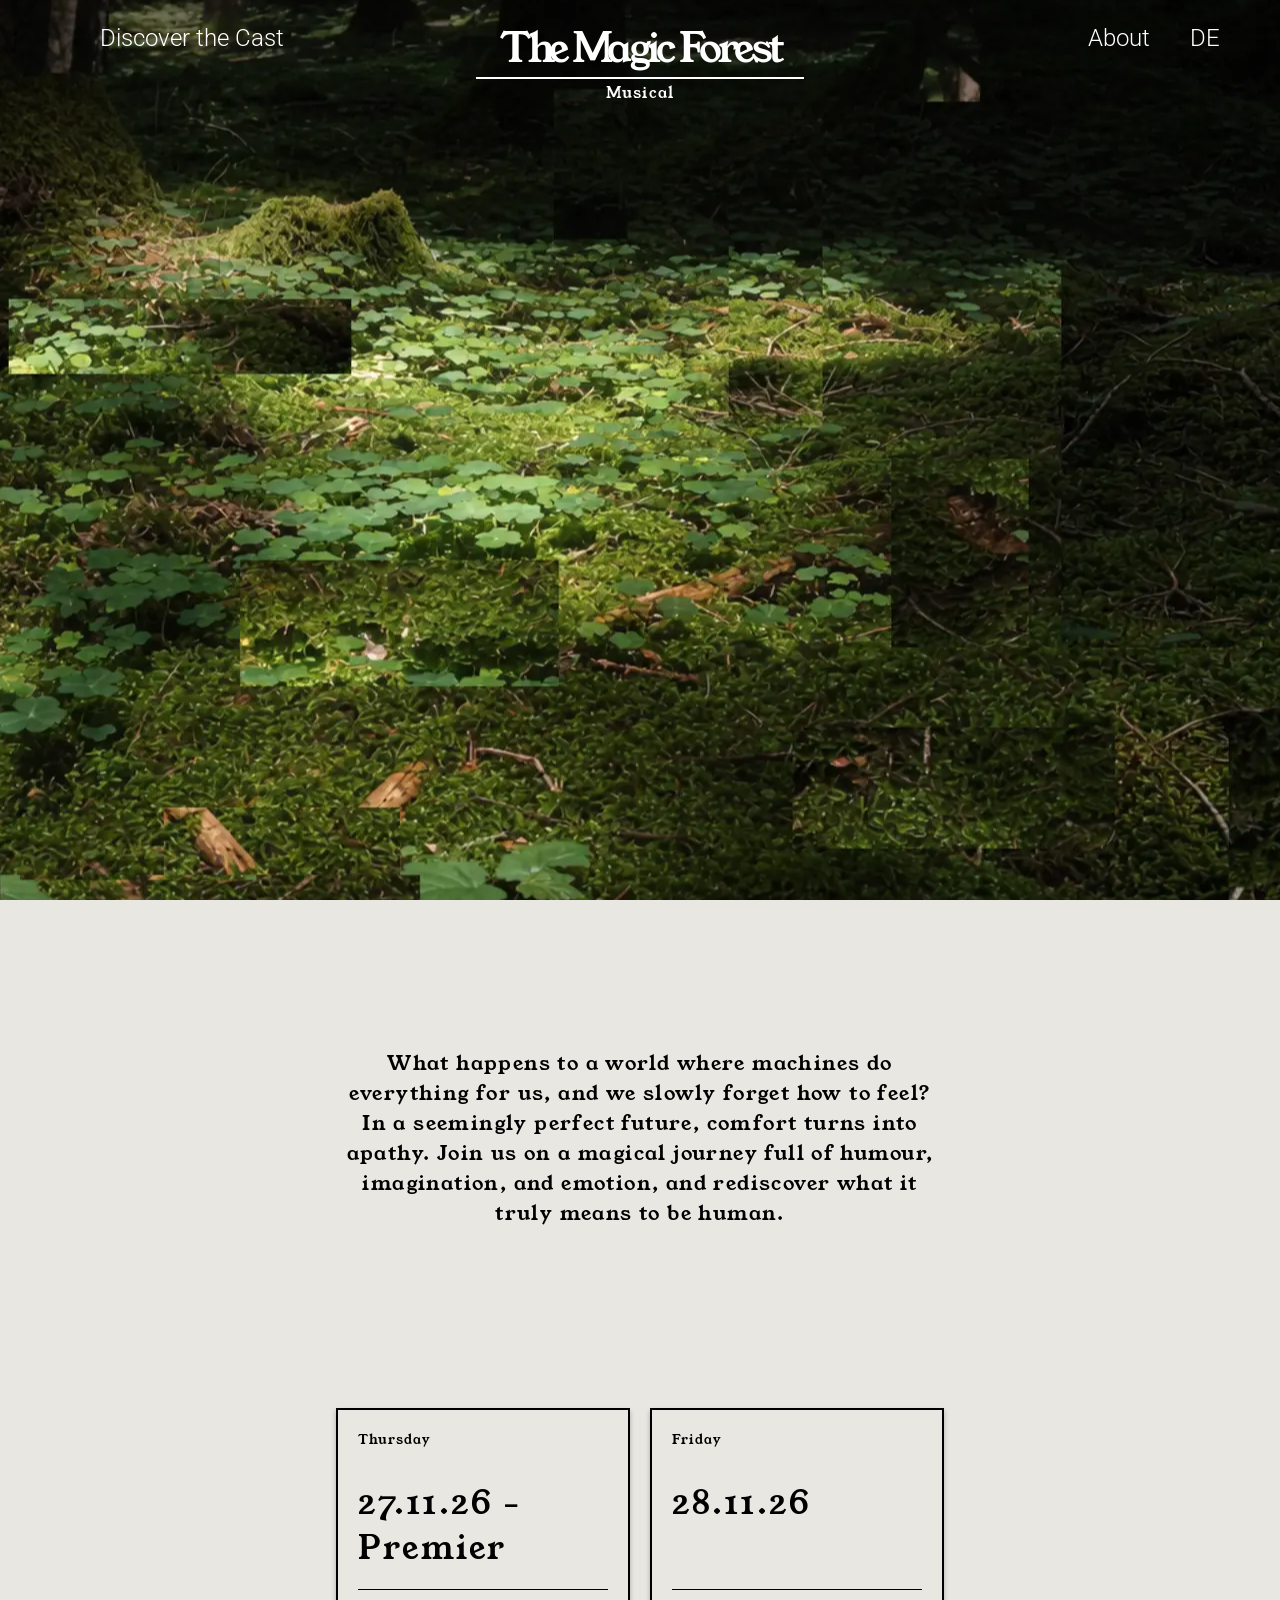
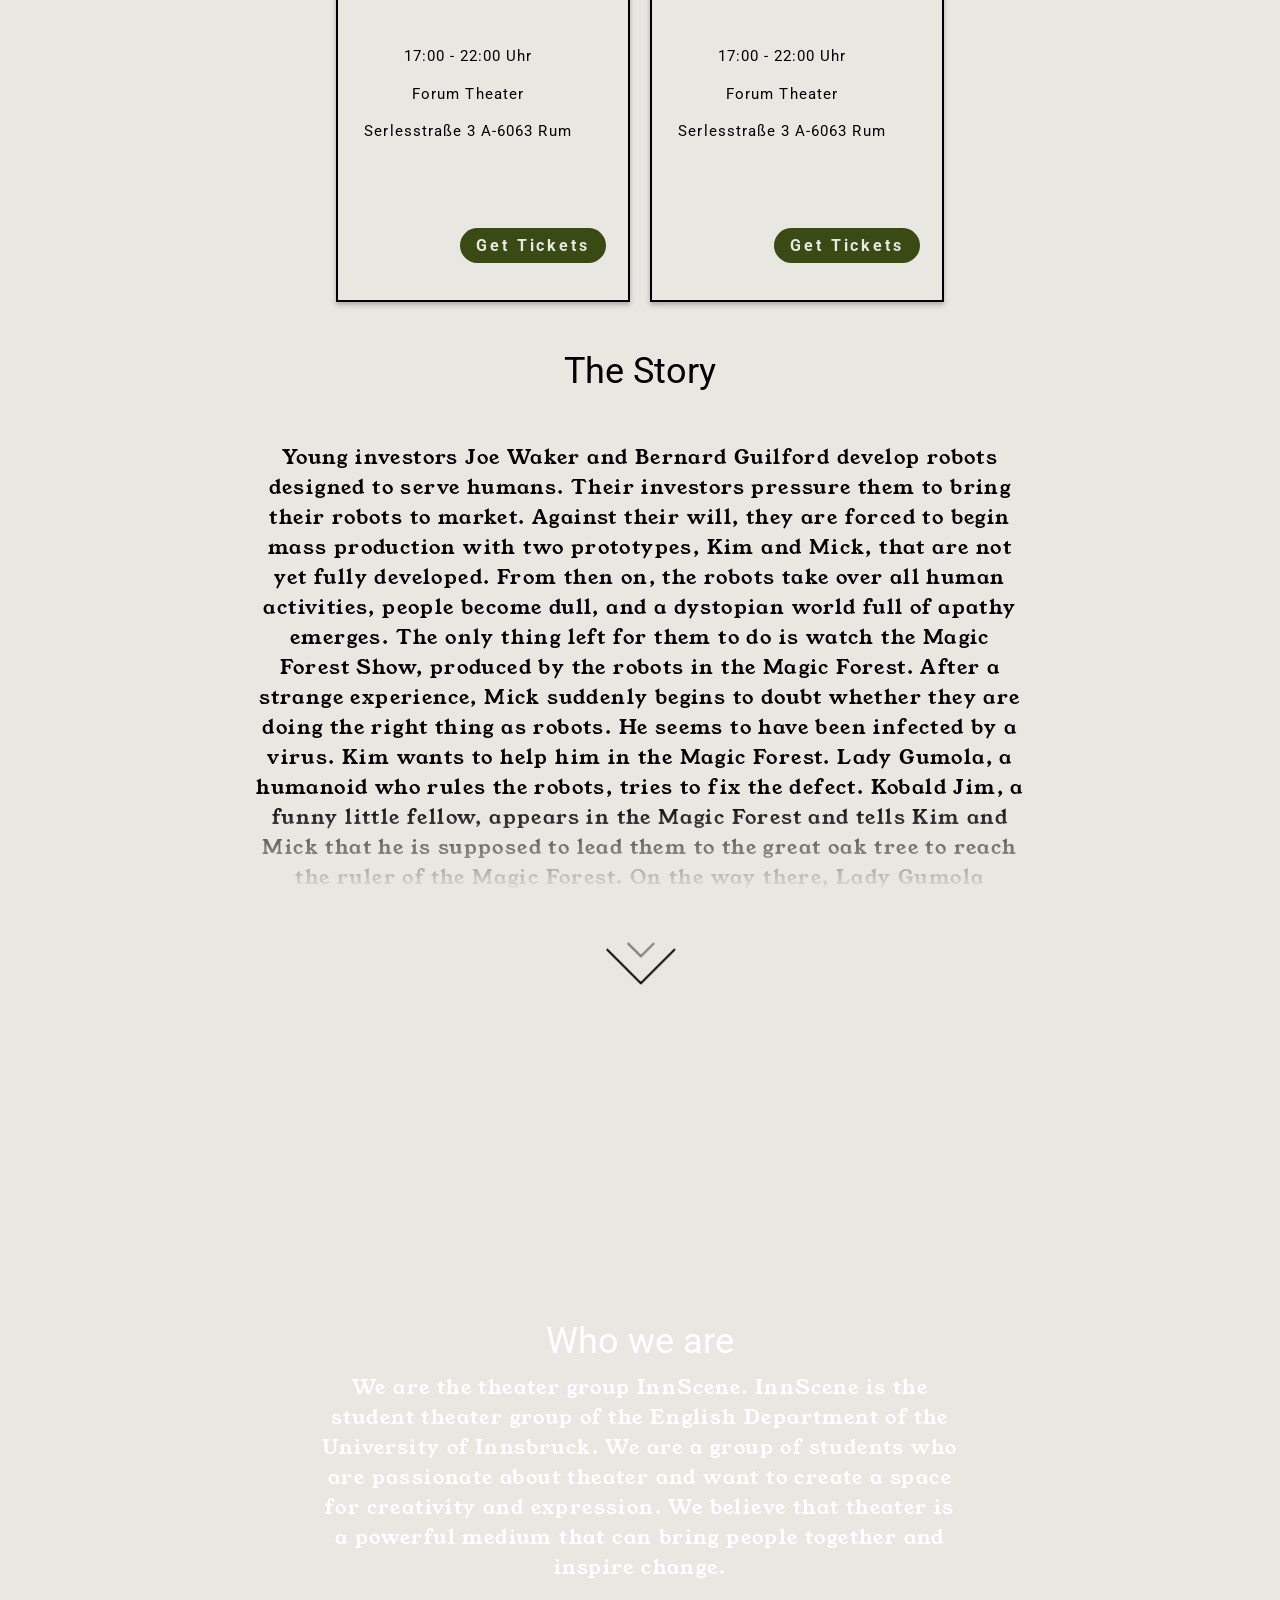
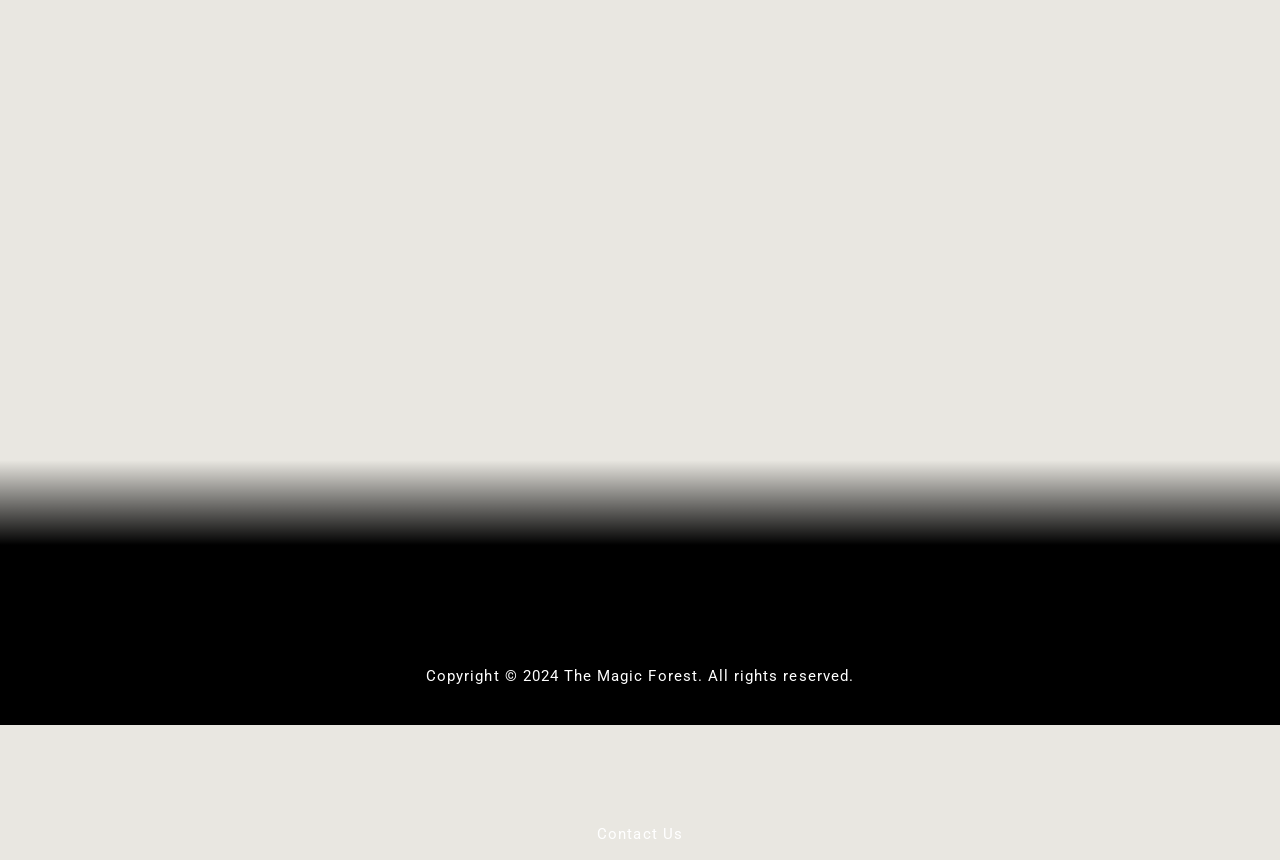
==== index.html @ 2a824b32 "added translated version." ====
<html lang='en,de'>

<head>
    <meta charset="UTF-8">
    <meta name="viewport" content='width=device-width, initial-scale=1.0'>
    <title>The Magic Forest</title>
    <link rel="stylesheet" href="index_styles.css">
</head>

<body>
    <header id="header">
        <nav>
            <div class=' nav-container'>
                <a href="cast.html">
                    <h3 class="nav-cast-desktop">Discover the Cast</h3>
                    <h3 class="nav-cast-mobile">Cast</h3>
                </a>
                <div class="right-nav">
                    <a class="about-link" href="#section4">
                        <h3>About</h3>
                    </a>
                    <a class="language-link" href="DE/index.html">
                        <h3>DE</h3>
                    </a>
                </div>
            </div>
        </nav>
        <div class='title' , id="title">
            <div class='underline' id='underline'>
                <a href="#header">
                    <div class='sup' , id="sup">
                        The Magic Forest
                    </div>
                    <div class='sub' , id='sub'>Musical</div>
                </a>
            </div>
        </div>
    </header>

    <div class='section2' id="section2">

        <p>What happens to a world where machines do everything for us, and we slowly forget how to feel?
            In a seemingly perfect future, comfort turns into apathy.
            Join us on a magical journey full of humour, imagination, and emotion, and rediscover what it truly means to
            be human.
        </p>
        <div class='viewing-container'>
            <div class='viewing'>
                <div class='day'>Thursday</div>
                <div class='date'>27.11.26 - Premier</div>
                <div class='info'>
                    <p>17:00 - 22:00 Uhr </p>
                    <p>Forum Theater</p>
                    <p>Serlesstraße 3 A-6063 Rum</p>
                </div>
                <a href=><button class='get-tickets'>Get Tickets</button></a>
            </div>
            <div class='viewing'>
                <div class='day'>Friday</div>
                <div class='date'>28.11.26</div>
                <div class='info'>
                    <p>17:00 - 22:00 Uhr </p>
                    <p>Forum Theater</p>
                    <p>Serlesstraße 3 A-6063 Rum</p>
                </div>
                <a href=><button class='get-tickets'>Get Tickets</button></a>
            </div>
        </div>

    </div>

    <div class='section3' id="section3">
        <h2>The Story</h2>
        <p class='story-text'>Young investors Joe Waker and Bernard Guilford develop robots designed to serve humans.
            Their investors pressure them to bring their robots to market. Against their will, they are forced to begin
            mass production with two prototypes, Kim and Mick, that are not yet fully developed. From then on, the
            robots take over all human activities, people become dull, and a dystopian world full of apathy emerges. The
            only thing left for them to do is watch the Magic Forest Show, produced by the robots in the Magic Forest.
            After a strange experience, Mick suddenly begins to doubt whether they are doing the right thing as robots.
            He seems to have been infected by a virus. Kim wants to help him in the Magic Forest. Lady Gumola, a
            humanoid who rules the robots, tries to fix the defect. Kobald Jim, a funny little fellow, appears in the
            Magic Forest and tells Kim and Mick that he is supposed to lead them to the great oak tree to reach the
            ruler of the Magic Forest. On the way there, Lady Gumola reappears; she wants to win Kim and Mick over to
            subjugate humans to robots. Through their encounters with Lady Gumola and their journey with Jim, Kim and
            Mick finally reach their destination, the great oak tree. There, with Jim’s help, the two realise their love
            for each other. This realisation of love triggers the collapse of the enchanted forest, the world of robots
            disappears, the great oak tree is destroyed, and with it the ruler of the Magic Forest. Kim and Mick
            suddenly see this ruler of the Magic Forest and recognise their creator, Joe Waker. Thus, they learn about
            the last emotion, grief.
            At the same time, a new world begins. In this world, Waker and Guilford’s vision is fulfilled. People regain
            their zest for life. They exist alongside robots. Waker and Guilford, together with Kim and Mick, fulfil
            their original dream. They not only create robots that serve humans but also give them what was missing at
            the beginning, a soul. The robots receive their missing component: the soul chip. Waker and Guilford can now
            enjoy their old age contentedly and celebrate the realisation of their utopia.
        </p>
        <input class='expand-btn' type="checkbox">
    </div>

    <div class="section4" id='section4'>
        <h2 class="section4-h2">Who we are</h2>
        <p class="section4-p">We are the theater group InnScene. InnScene is the student theater group of the English
            Department of the University of Innsbruck. We are a group of students who are passionate about theater and
            want to create a space for creativity and expression. We believe that theater is a powerful medium that can
            bring people together and inspire change.
        </p>
        <div class='gradient'></div>

    </div>
    <div class='footer'>
        <p>Copyright © 2024 The Magic Forest. All rights reserved.</p>
        <a href="mailto:innscene-anglistik@uibk.ac.at">
            <p>Contact Us</p>
        </a>
    </div>
    <script src='main.js'></script>
</body>



</html>
---- index_styles.css ----
@import url('https://fonts.googleapis.com/css2?family=Roboto:ital,wght@0,100..900;1,100..900&family=Young+Serif&display=swap');

:root {
    --primary-color: #E9E7E1;
    --text-color: black;
    --text-alt-color: white;
    --alt-color: #3A4A15;
    padding: 0;
    margin: 0;
    font-size: 20;

}


a {
    text-decoration: none;
    color: inherit;
    z-index: 1000;
}

h2 {
    font-family: 'Roboto';
    font-size: 1.8em;
    letter-spacing: -7%;
    text-align: center;
    font-weight: 400;
}


h3 {
    font-family: 'Roboto';
    font-size: 1.2em;
    text-align: center;
    font-weight: 300;

}

p {
    font-family: 'Young Serif';
    font-size: 1em;
    font-weight: 300;
    line-height: 1.5em;
    letter-spacing: 0.07em;
}



body {
    background-image: url('images/background-gradient.webp');
    margin: 0;

    background-attachment: fixed;
    background-position: center;
}

header {
    display: flex;
    justify-content: top;
    flex-direction: column;
    height: 100vh;
    width: 100%;
    margin: 0;
    scroll-snap-align: start;

}

nav {
    width: 100%;
    padding: 0
}

html {
    scroll-snap-type: y proximity;
    background-color: var(--primary-color);
}


.nav-container {
    display: flex;
    flex-direction: row;
    justify-content: space-between;
    margin-left: 5em;
    margin-right: 5em;
    color: var(--text-alt-color);
    margin-top: 0em;
}

.right-nav {
    display: flex;
    flex-direction: row;


    margin-left: auto;

}

.language-link {
    margin-left: 1em;
    padding-left: 1em;

}

.language-link:hover {
    text-decoration: underline;
}

.nav-cast-mobile {
    display: none;
}

.nav-cast-desktop {
    display: block;
}

.title {
    z-index: 100;
    display: flex;
    flex-direction: column;
    justify-content: bottom;
    align-items: center;
    animation-name: move;
    animation-duration: 2s;
    animation-delay: 1s;
    animation-fill-mode: forwards;
    margin-top: 40vh;
    width: 100%;
    align-self: center;
    position: absolute;







}

.underline {
    display: flex;
    flex-direction: column;
    justify-content: center;
    align-self: bottom;
    align-items: center;



}

.sup {
    font-family: 'Young serif';
    font-size: 96px;
    letter-spacing: -0.1em;
    font-weight: 300;
    color: var(--text-alt-color);
    border-bottom: var(--text-alt-color) 2px solid;
    padding-left: 0.6em;
    padding-right: 0.6em;
    padding-bottom: -10px;
    animation-name: size-sup;
    animation-delay: 1s;
    animation-duration: 2s;
    animation-fill-mode: forwards;
    text-align: center;
}


.sub {
    margin-top: 0.2em;
    font-family: 'Young serif';
    font-size: 36px;
    color: white;
    letter-spacing: 0.07em;
    animation-name: size-sub;
    animation-duration: 2s;
    animation-delay: 1s;
    animation-fill-mode: forwards;
    text-align: center;
}


@keyframes move {



    to {
        margin-top: 0;
        padding-top: 1em;

    }
}

@keyframes size-sup {
    to {
        font-size: 40px;
    }
}

@keyframes size-sub {
    to {
        font-size: 15px;
        letter-spacing: 0.08em;
    }

}




.sup.scrolled {
    color: var(--text-color);
    border-bottom: var(--text-color) 1.5px solid;
    font-size: 40px;
}

.sub.scrolled {
    color: var(--text-color);
    font-size: 15px;
    letter-spacing: 0.08em;

}

.title.scrolled {
    width: 100%;
    padding-bottom: 1em;
    background-image: none;
    margin-top: 0em;
    position: fixed;
    background-color: var(--primary-color);
    padding-top: 1em;
    height: 63px;

}



.underline.scrolled {
    border-bottom: var(--text-color) 2px solid;
    box-shadow: 0px 10px 5px -6px rgba(0, 0, 0, 0.452);
    width: 90%;

}




.section2 {
    background-color: var(--primary-color);
    height: auto;
    min-height: 100vh;
    width: 100%;
    display: flex;
    flex-wrap: wrap;
    flex-direction: row;
    justify-content: space-around;
    align-items: center;
    scroll-snap-align: start;





}


.section2 p {
    width: 30em;
    padding-left: 2em;

}

.viewing-container {
    display: flex;
    flex-direction: row;
    align-items: space-between;
    text-align: center;
    flex-wrap: wrap;
    justify-content: center;
    margin-top: 15vh;
    padding-right: 2em;
}

.viewing {
    border: var(--text-color) 2px solid;
    padding: 1em;
    width: 250px;
    height: 450px;
    margin: 0.5em;
    box-shadow: 0px 3px 5px 0px rgba(0, 0, 0, 0.252);


}

.day {
    font-family: 'Young serif';
    font-size: 13px;
    letter-spacing: 0.08em;
    text-align: left;
}

.date {
    font-family: 'Young serif';
    font-size: 32px;
    letter-spacing: 0.08em;
    margin-top: 1em;
    text-align: left;
    position: absolute;
    width: 200px;



}

.info {


    margin-left: auto;
    margin-right: auto;
    border-top: var(--text-color) 1.5px solid;
    padding-top: 2em;
    margin-top: 7em;
}




.info p {
    font-family: 'roboto';
    font-size: 15px;
    font-weight: 400;
    text-align: center;
    width: auto;
    padding: 0;

}

.get-tickets {
    font-family: 'roboto';
    letter-spacing: 0.18em;
    font-weight: 700;
    background-color: var(--alt-color);
    border-radius: 20em;
    padding: 0.5em 1em;
    border: none;
    color: var(--primary-color);
    margin-top: 70px;
    margin-left: 100px;
    font-size: 0.8em;
}

.get-tickets:hover {
    background-color: rgb(218, 218, 199);
    border: var(--alt-color) 1.5px solid;
    color: var(--text-color);
}



.section3 {
    background-color: var(--primary-color);
    height: 100vh;
    width: 100%;
    display: flex;
    flex-direction: column;
    align-items: center;
    margin-bottom: 0;
    scroll-snap-align: start;
    scroll-margin-top: 100px;
}

.story-text {
    padding-left: 20%;
    padding-right: 20%;
    text-align: center;
    --max-lines: 15;
    --line-hight: 30px;
    height: calc(var(--max-lines) * var(--line-hight));
    overflow: hidden;
    position: relative;




}

.story-text:has(+.expand-btn:not(:checked))::before {
    content: '';
    position: absolute;
    left: 0;
    right: 0;
    width: 100%;
    height: calc(var(--line-hight) * 3);
    bottom: 0;
    pointer-events: none;
    background: linear-gradient(to bottom, transparent, var(--primary-color));

}

.expand-btn {
    appearance: none;
    width: 70px;
    height: 70px;
    background-image: url('images/Button-expand.png');
    background-size: contain;





}

.expand-btn:hover {
    transform: scale(1.1);
}

.expand-btn:checked {
    transform: rotate(180deg);
}


.story-text:has(+ .expand-btn:checked) {
    height: auto;
}

.section3:has(.expand-btn:checked) {
    height: auto;
    padding-bottom: 2em;
}


.section4 {
    background-image: url('images/Group_shot.webp');
    background-size: cover;
    background-position: center top;

    width: 100%;
    height: 95%;
    margin-top: -1.5em;
    display: flex;
    flex-direction: column;
    justify-content: flex-start;
    align-items: center;
    padding-top: 5em;
    scroll-snap-align: start;
}

.section4-h2 {
    color: var(--text-alt-color);
    position: center;
    animation-name: fade_out;
    animation-timeline: view();
    animation-range: 85% 90%;
    animation-fill-mode: forwards;

}

@keyframes fade_out {
    to {
        opacity: 0;
    }
}

.section4-p {
    color: var(--text-alt-color);
    width: 50%;
    text-align: center;
    margin-top: -1em;
    animation-name: fade_out;
    animation-timeline: view();
    animation-range: 75% 85%;
    animation-fill-mode: forwards;
}

.gradient {
    margin-top: auto;
    left: 0;
    width: 100%;
    height: 10%;
    background-image: linear-gradient(to bottom, transparent, var(--text-color));
    pointer-events: none;

}


.footer {
    background-color: var(--text-color);
    height: 20vh;
    width: 100%;
    display: flex;
    flex-direction: column;
    justify-content: top;
    scroll-snap-align: end;

}

.footer p {
    color: var(--text-alt-color);
    font-family: 'roboto';
    font-size: 15px;
    font-weight: 400;
    text-align: center;
    margin-top: 8em;
}

@media (max-width: 1325px) {

    .nav-container {

        margin-right: 3em;
    }

    .section2 {
        padding-top: 6em;
    }

    .viewing-container {
        margin-left: 2em;
    }

    .section2 p {
        margin-right: 2em;
        text-align: center;
    }
}

@media (max-width: 970px) {
    .nav-cast-desktop {
        display: none;
    }

    .nav-cast-mobile {
        display: block;
    }


}

@media (max-width: 768px) {
    :root {
        font-size: 16px;
    }

    body {
        background-image: none;
        background-color: var(--primary-color);

    }


    header {
        background-image: url('images/background-gradient_low_quality.webp');
        background-size: cover;
        background-position: top center;
        height: 50%;
    }

    .about-link {
        display: none;
    }

    .title {
        font-size: 1.2em;
        margin-top: 0vh;
        position: fixed;
        padding: 0.5em;
        animation-name: none !important;
        animation-duration: 0s !important;
        animation-delay: 0s !important;
        animation-fill-mode: none !important;
    }

    .sup {
        font-size: 1.2em;
        animation-name: none !important;
        animation-duration: 0s !important;
        animation-delay: 0s !important;
        animation-fill-mode: none !important;
    }

    .sub {
        font-size: 0.7em;
        margin-top: 0em;
        letter-spacing: 0.1em;
        animation-name: none !important;
        animation-duration: 0s !important;
        animation-delay: 0s !important;
        animation-fill-mode: none !important;
    }

    .title.scrolled {
        font-size: 1.2em;
        height: 45px;
        padding-top: 0.5em;
        padding-bottom: 0.5em;
        height: 60px;
    }

    .sup.scrolled {
        font-size: 1.2em;
        border-bottom-width: 1px;
        padding-left: 0.1em;
        padding-right: 0.1em;
    }

    .sub.scrolled {
        font-size: 0.7em;
        margin-top: 0em;
        letter-spacing: 0.1em;

    }

    .nav-container {

        margin-left: 3em;
        margin-right: 3em;
        padding: 0.5em 0;
    }

    nav {
        font-size: 0.9em;
        padding: 0.2em 0;
    }



    a {
        font-size: 0.95em;
        padding: 0.3em 0.5em;
    }

    .section2 {
        height: auto;
        padding-top: 0;
    }



    .viewing-container {
        width: 100%;
        padding: 0;
        margin-left: 0;
        margin-top: -5em;
    }

    .viewing {

        width: 160px;
        height: 320px;
        padding: 0.5em;
        margin-top: 0.5em;
        margin-left: 0.5em;
        margin-right: 0.5em;
    }

    .day {
        font-size: 11px;
    }

    .date {
        font-size: 1em;
        width: auto;
        position: absolute;
        margin-top: 2em;

    }

    .info {
        padding-top: 1em;
        margin-top: 5em;
    }

    .info p {
        font-size: 12px;
        margin-left: auto;
        margin-right: auto;

    }

    .get-tickets {
        font-size: 0.9em;
        padding: 0.5em 1em;
        margin-top: 50px;
        margin-left: 20px;

    }

    .section3 {
        padding-top: 2em;
        scroll-margin-top: 75px;
        padding-bottom: 5em;
        height: auto;
    }

    .story-text {
        padding-left: 5%;
        padding-right: 5%;
    }

    .expand-btn {
        width: 50px;
        height: 50px;

    }

    .story-text:has(+.expand-btn:not(:checked))::before {
        width: 100%;

        margin: 0;
        position: absolute;
        left: 0;
    }

    .section4 {
        background-image: url('images/Group_Shot_low_quality.webp');
        background-size: fill;
        height: 90%;
    }

    .section4-p {
        width: 90%;
        font-size: 0.9em;
        animation-name: none !important;
        animation-duration: 0s !important;
        animation-delay: 0s !important;
        animation-fill-mode: none !important;

    }

    .section4-h2 {
        animation-name: none !important;
        animation-duration: 0s !important;
        animation-delay: 0s !important;
        animation-fill-mode: none !important;
    }

}

@media (max-width: 391px) {
    .viewing {

        width: 140px;
        height: 280px;

    }

    .day {
        font-size: 10px;
    }

    .date {
        font-size: 1em;
        width: 100px;
        margin-top: 1em;


    }



    .info p {
        font-size: 11px;


    }

    .get-tickets {
        font-size: 0.7em;
        margin-top: 30px;
        margin-left: 30px;

    }

    .footer p {

        font-size: 9px;
    }
}
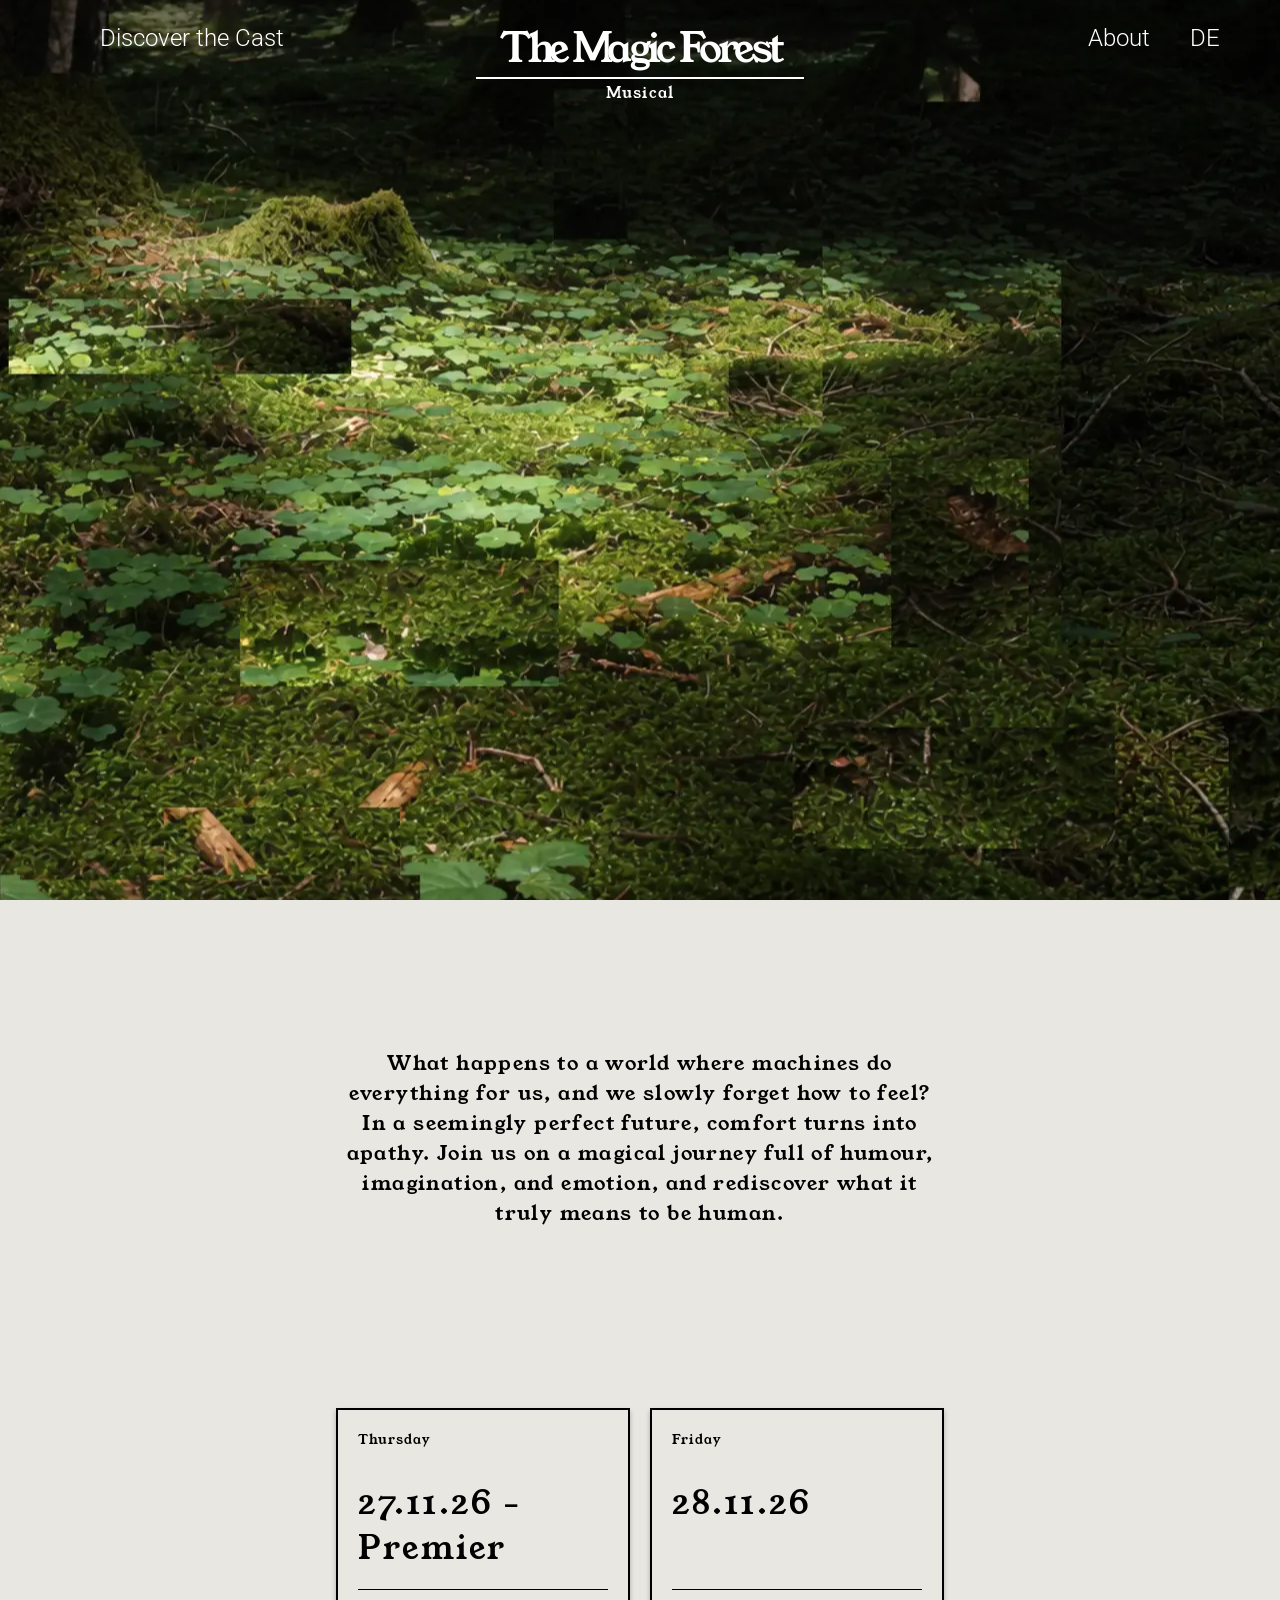
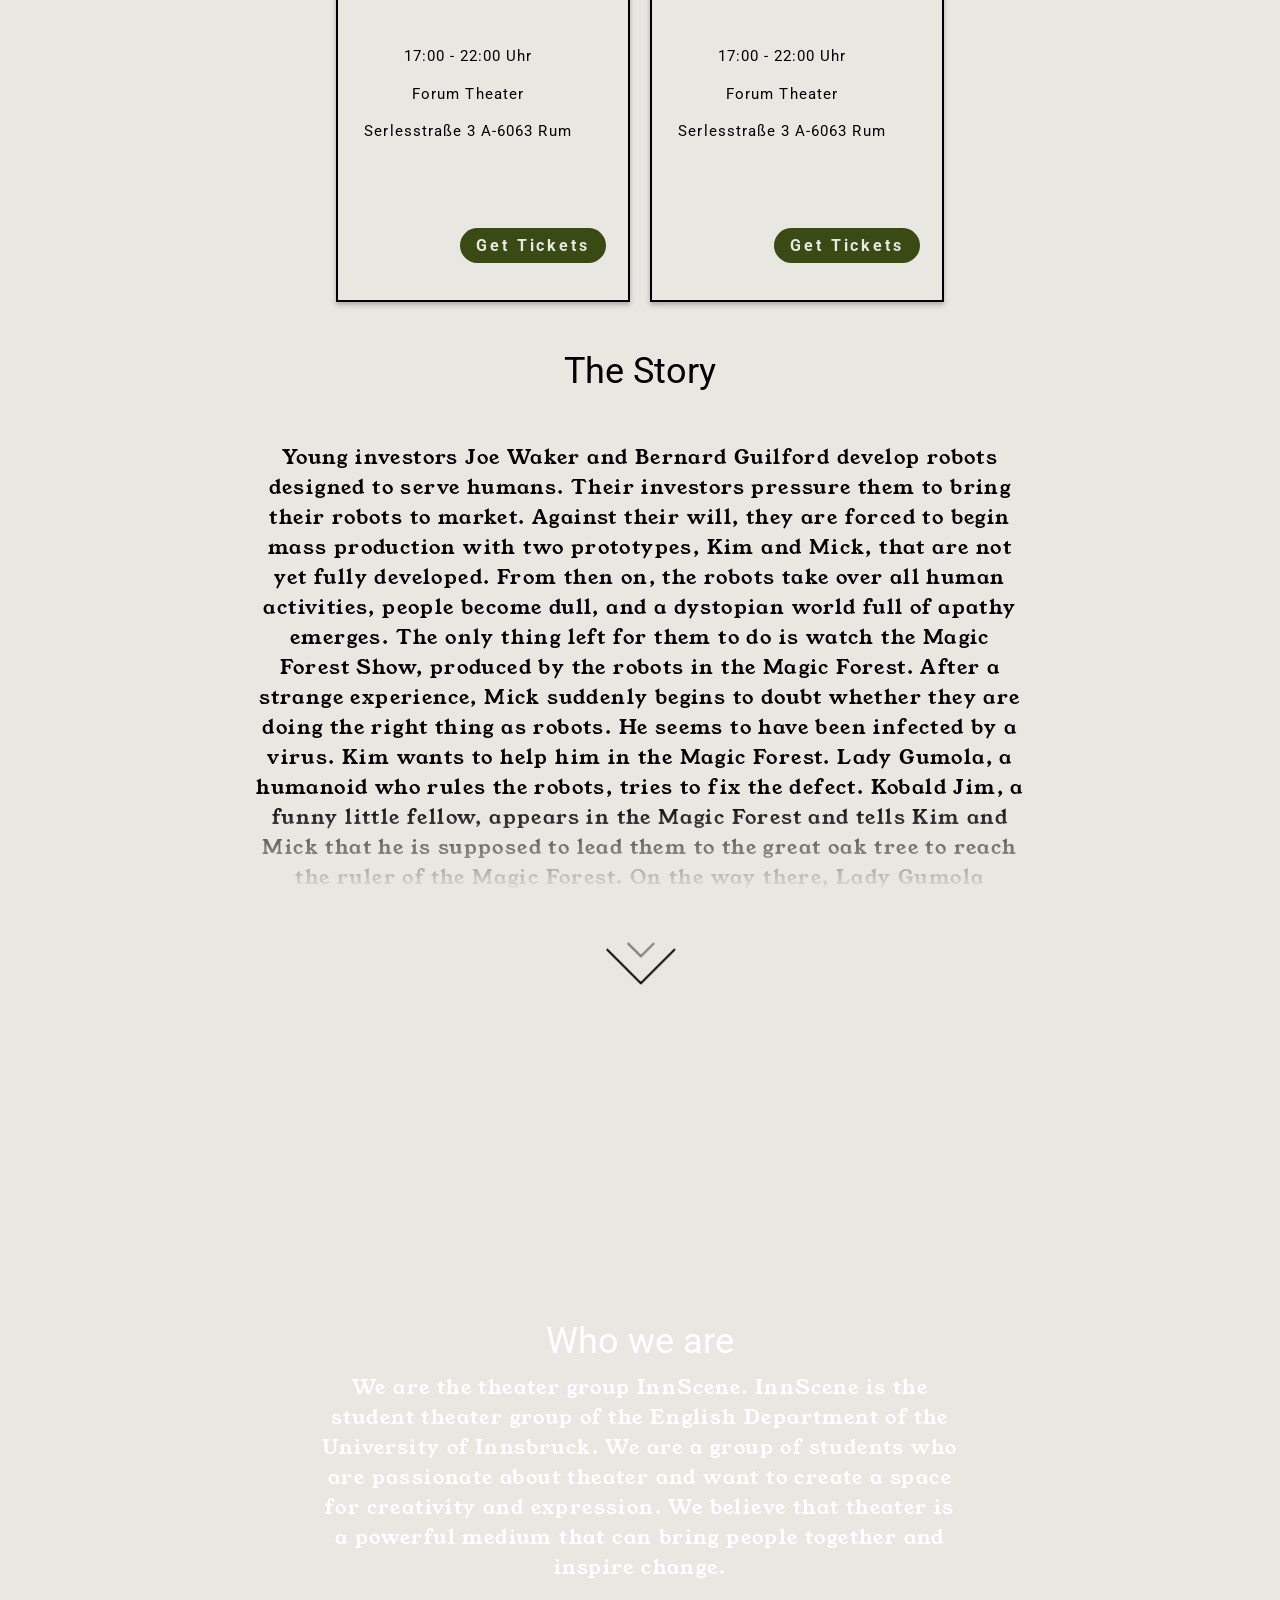
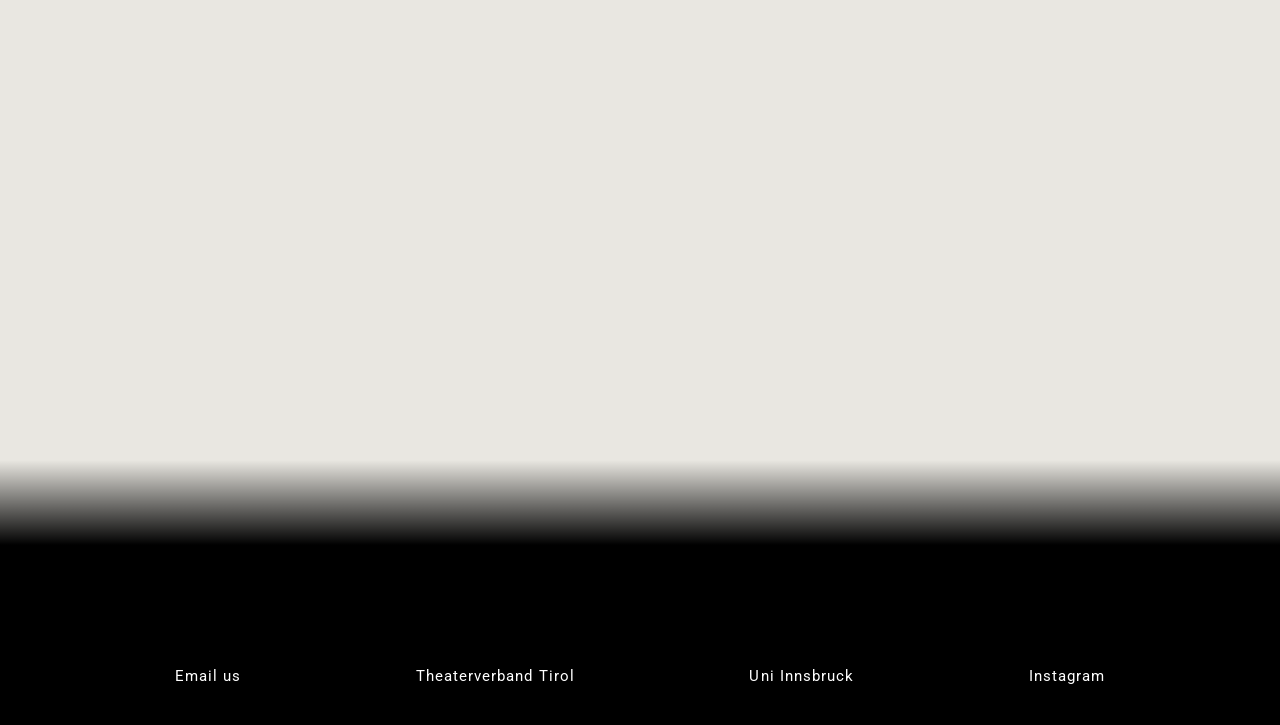
==== commit e8e57456: "finished 1." ====
--- a/index.html
+++ b/index.html
@@ -53,7 +53,8 @@
                     <p>Forum Theater</p>
                     <p>Serlesstraße 3 A-6063 Rum</p>
                 </div>
-                <a href=><button class='get-tickets'>Get Tickets</button></a>
+                <a href="https://www.eventim-light.com/at/a/69b90f3b25e3f94ed7a30912/e/69b91fe34b604831cb5d29b1"><button
+                        class='get-tickets'>Get Tickets</button></a>
             </div>
             <div class='viewing'>
                 <div class='day'>Friday</div>
@@ -63,7 +64,8 @@
                     <p>Forum Theater</p>
                     <p>Serlesstraße 3 A-6063 Rum</p>
                 </div>
-                <a href=><button class='get-tickets'>Get Tickets</button></a>
+                <a href="https://www.eventim-light.com/at/a/69b90f3b25e3f94ed7a30912/e/69b9216a25e3f94ed7a311df"><button
+                        class='get-tickets'>Get Tickets</button></a>
             </div>
         </div>
 
@@ -107,10 +109,20 @@
 
     </div>
     <div class='footer'>
-        <p>Copyright © 2024 The Magic Forest. All rights reserved.</p>
         <a href="mailto:innscene-anglistik@uibk.ac.at">
-            <p>Contact Us</p>
+            <p>Email us</p>
         </a>
+        <a href="https://www.theaterverbandtirol.at/buehnen/buehne/theatre-group-innscene">
+            <p>Theaterverband Tirol</p>
+        </a>
+        <a href="https://www.uibk.ac.at/en/anglistik/studies/initiatives-resources/english-drama-group/">
+            <p>Uni Innsbruck</p>
+        </a>
+        <a href="https://www.instagram.com/innscene_uibk?igsh=eWNnMnFjaW56dGh6&utm_source=qr">
+            <p>Instagram</p>
+        </a>
+
+
     </div>
     <script src='main.js'></script>
 </body>
--- a/index_styles.css
+++ b/index_styles.css
@@ -486,11 +486,14 @@
     height: 20vh;
     width: 100%;
     display: flex;
-    flex-direction: column;
-    justify-content: top;
+    flex-direction: row;
+    justify-content: space-evenly;
+    align-items: top;
     scroll-snap-align: end;
 
-}
+
+}
+
 
 .footer p {
     color: var(--text-alt-color);
@@ -732,6 +735,11 @@
         animation-fill-mode: none !important;
     }
 
+    .footer p {
+        font-size: 10px;
+    }
+
+
 }
 
 @media (max-width: 391px) {
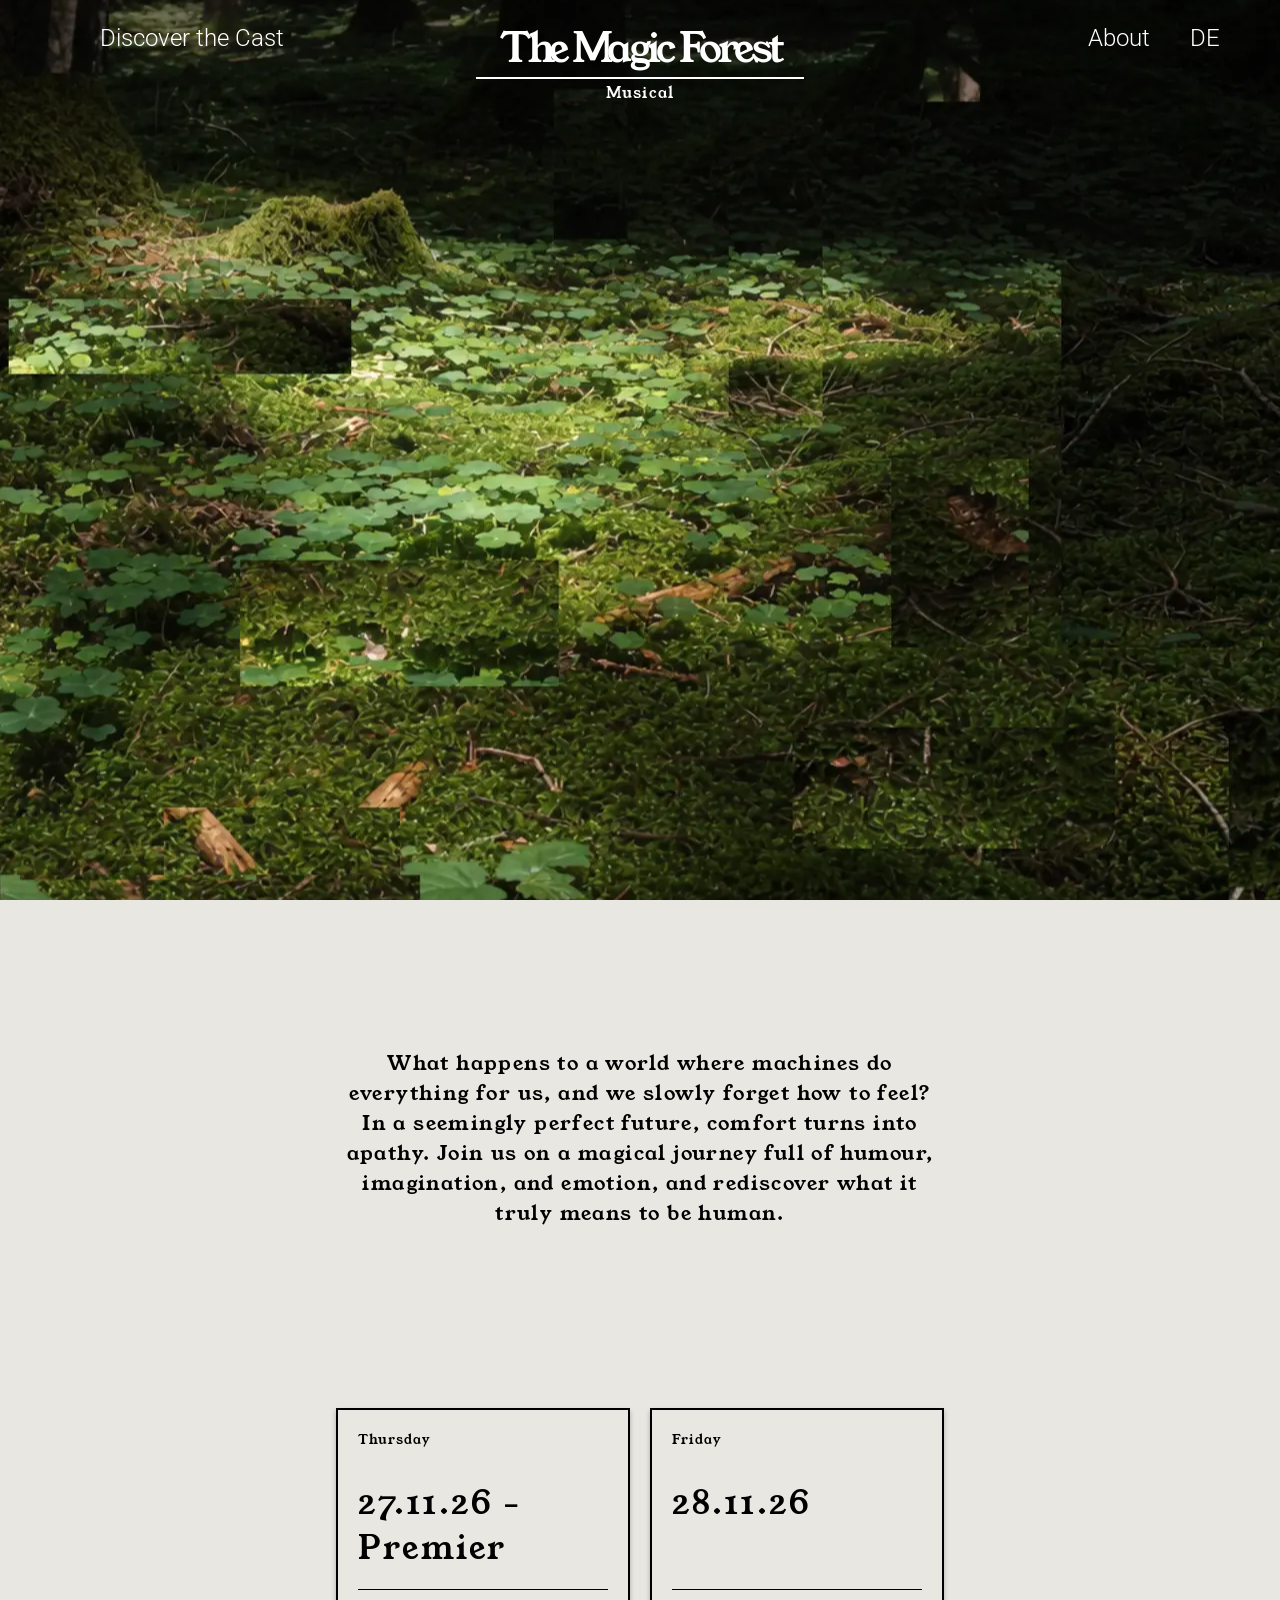
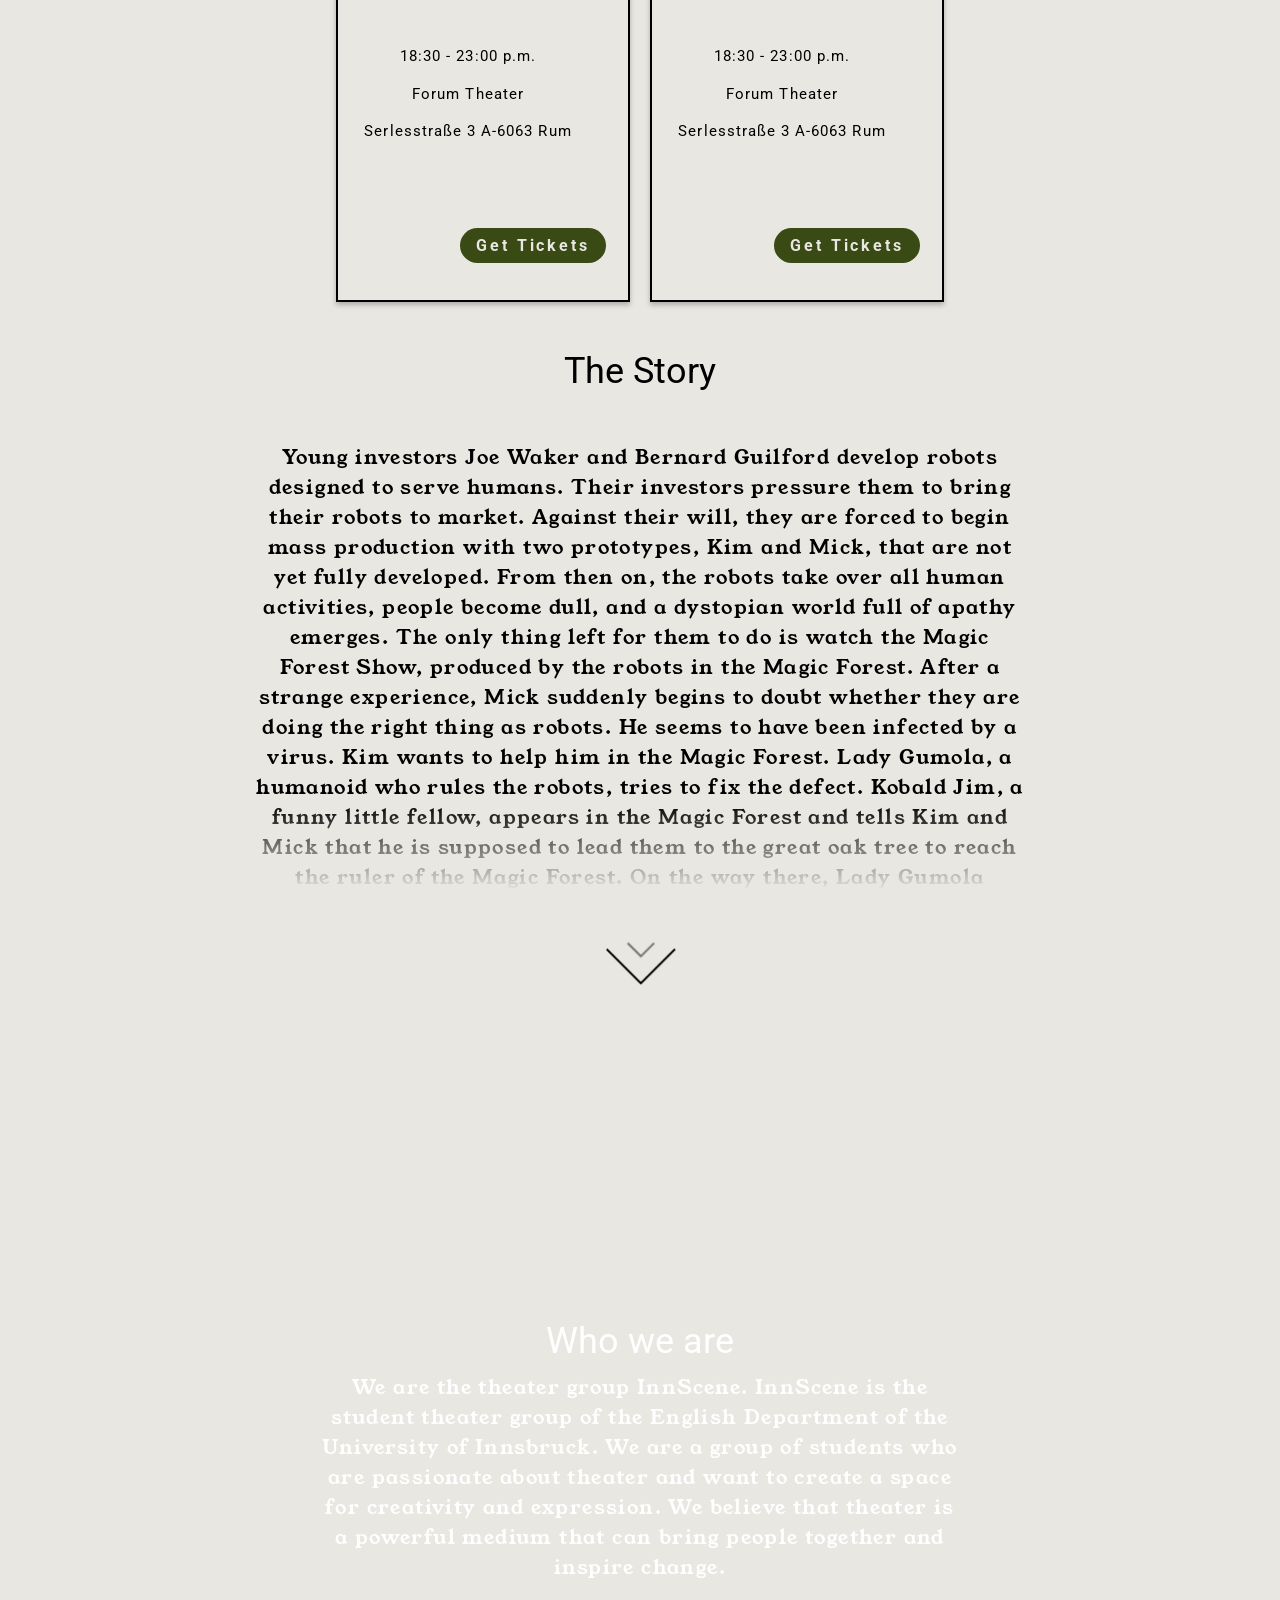
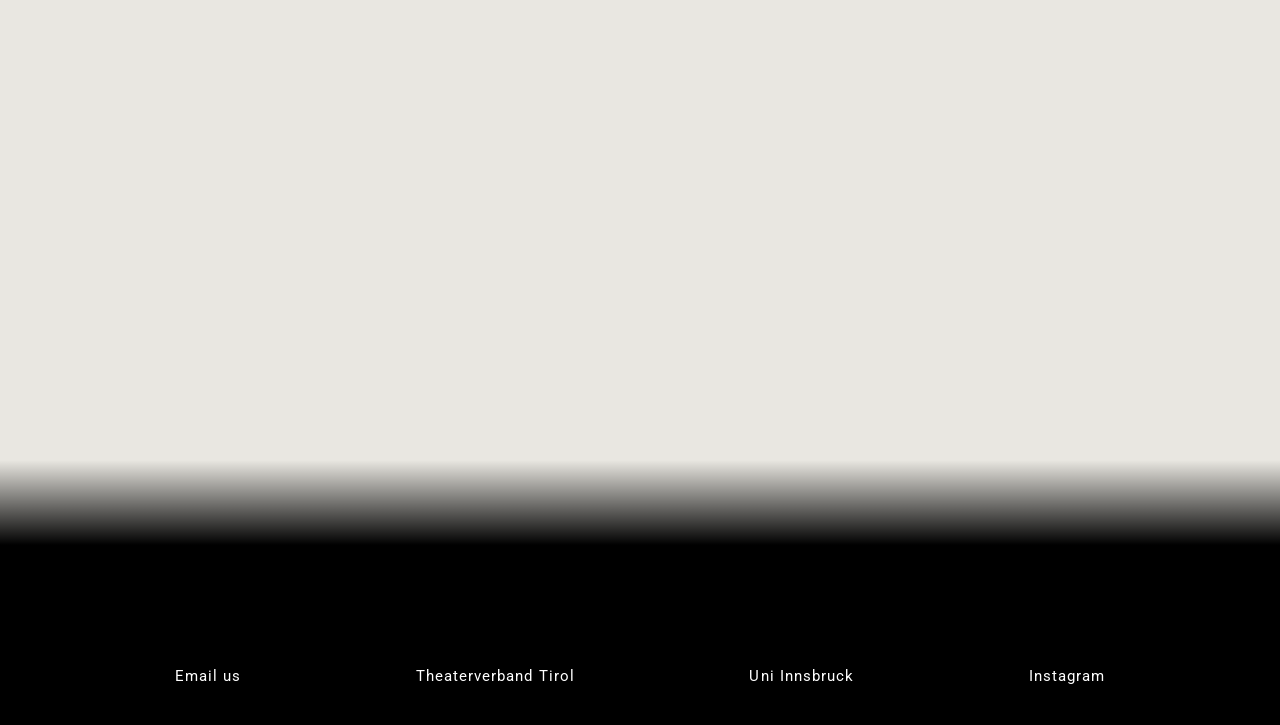
==== commit 96b5a5dc: "time changes" ====
--- a/index.html
+++ b/index.html
@@ -49,7 +49,7 @@
                 <div class='day'>Thursday</div>
                 <div class='date'>27.11.26 - Premier</div>
                 <div class='info'>
-                    <p>17:00 - 22:00 Uhr </p>
+                    <p>18:30 - 23:00 p.m. </p>
                     <p>Forum Theater</p>
                     <p>Serlesstraße 3 A-6063 Rum</p>
                 </div>
@@ -60,7 +60,7 @@
                 <div class='day'>Friday</div>
                 <div class='date'>28.11.26</div>
                 <div class='info'>
-                    <p>17:00 - 22:00 Uhr </p>
+                    <p>18:30 - 23:00 p.m. </p>
                     <p>Forum Theater</p>
                     <p>Serlesstraße 3 A-6063 Rum</p>
                 </div>
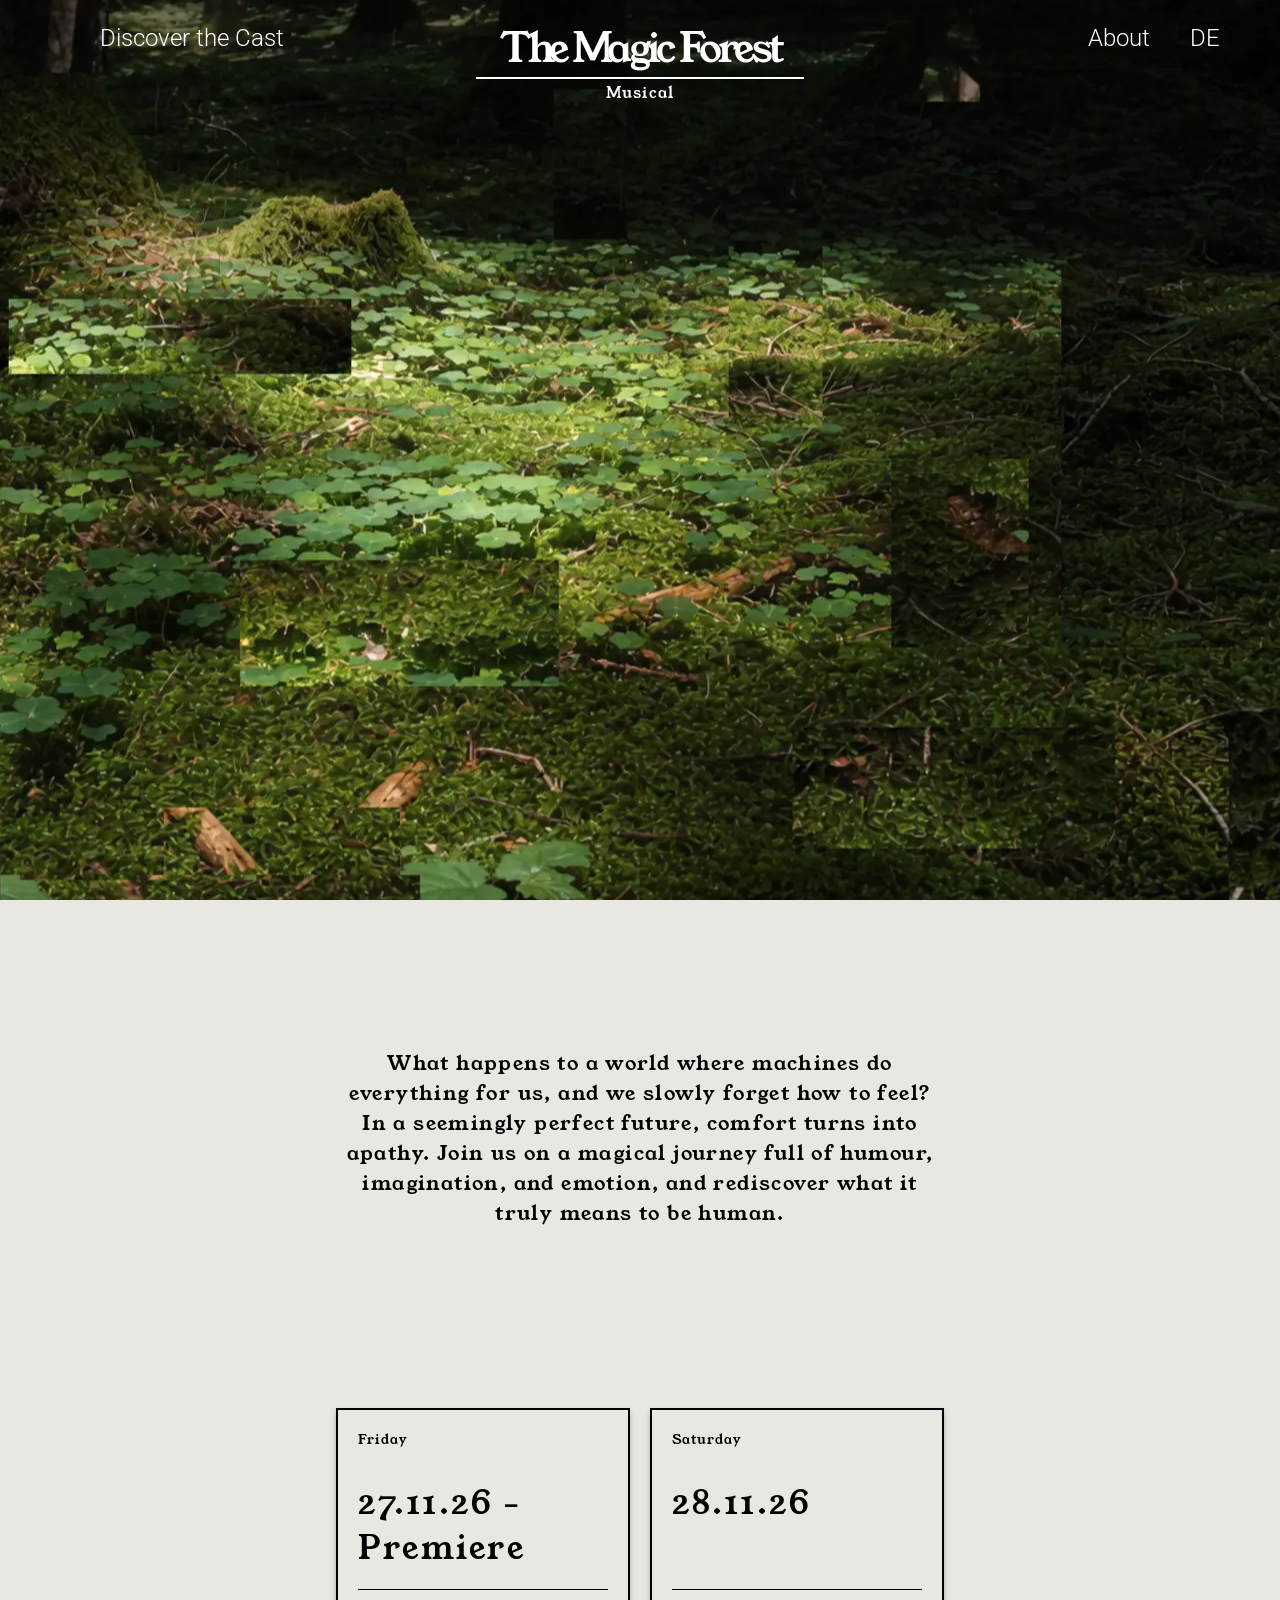
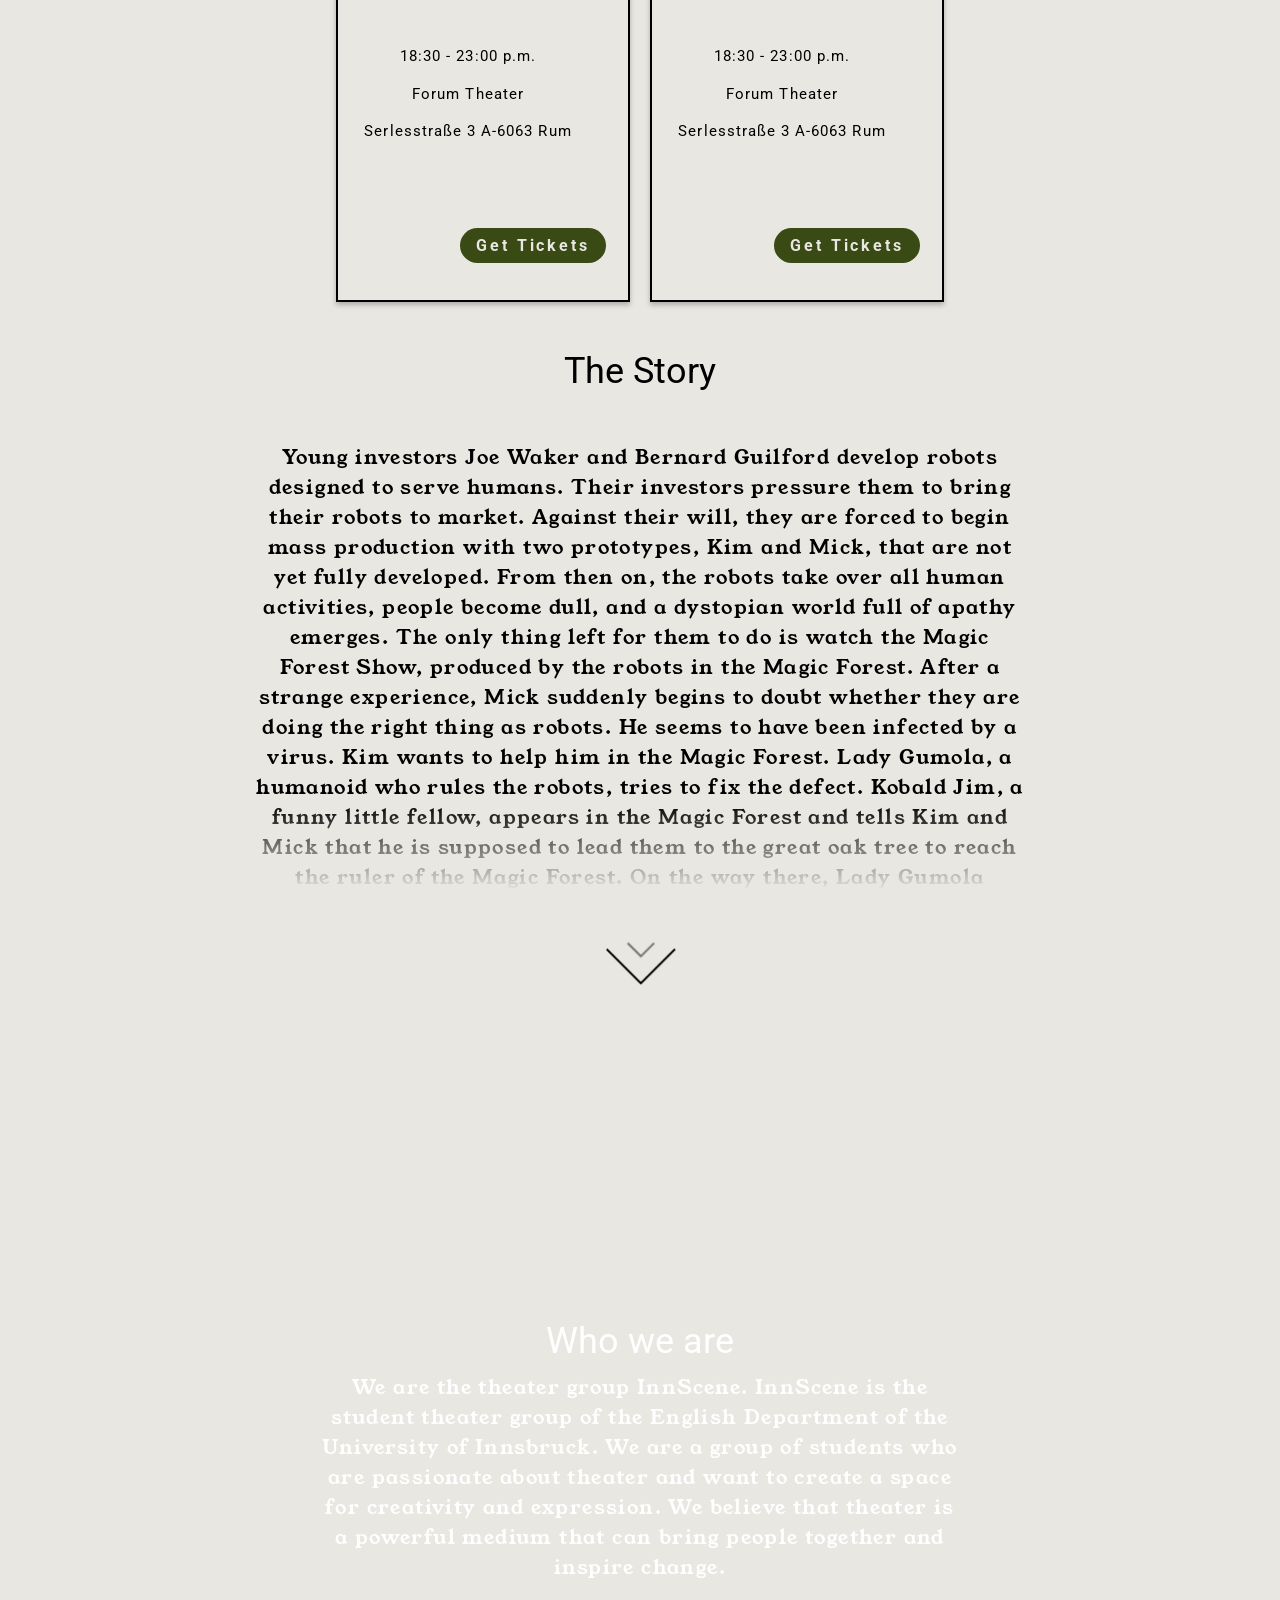
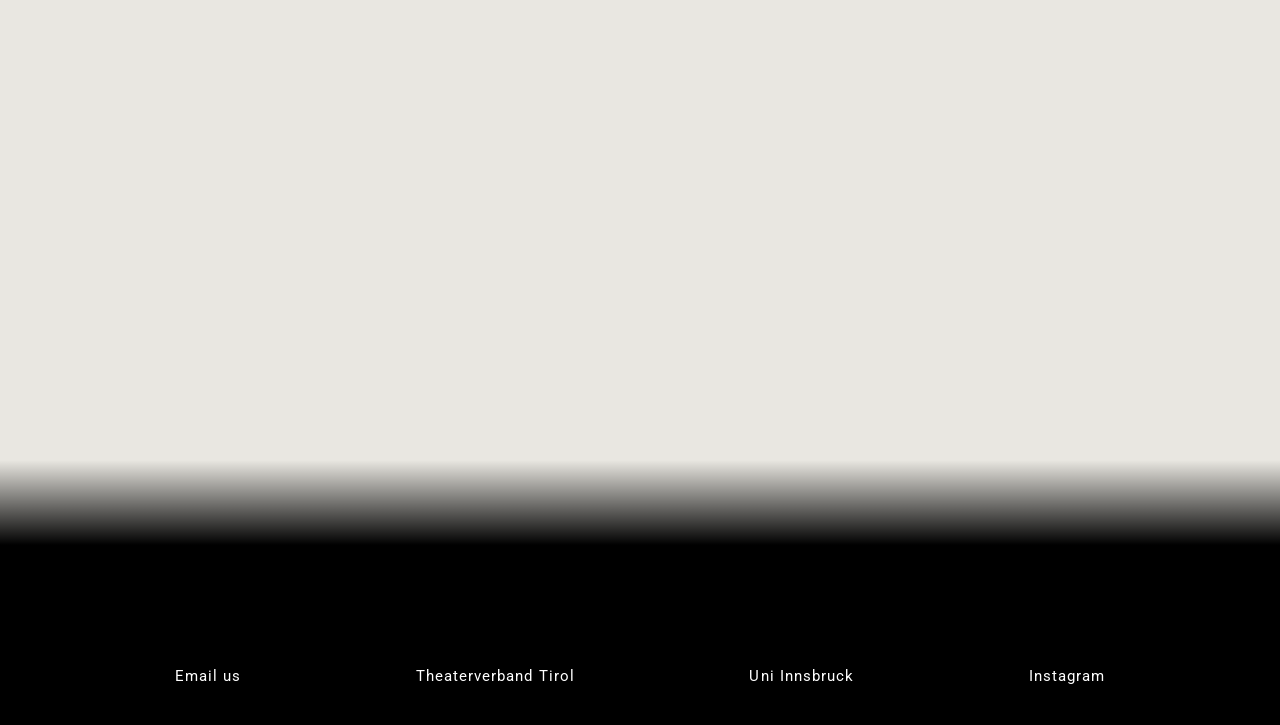
==== commit 80c854a6: "fixed dates" ====
--- a/index.html
+++ b/index.html
@@ -46,8 +46,8 @@
         </p>
         <div class='viewing-container'>
             <div class='viewing'>
-                <div class='day'>Thursday</div>
-                <div class='date'>27.11.26 - Premier</div>
+                <div class='day'>Friday</div>
+                <div class='date'>27.11.26 - Premiere</div>
                 <div class='info'>
                     <p>18:30 - 23:00 p.m. </p>
                     <p>Forum Theater</p>
@@ -57,7 +57,7 @@
                         class='get-tickets'>Get Tickets</button></a>
             </div>
             <div class='viewing'>
-                <div class='day'>Friday</div>
+                <div class='day'>Saturday</div>
                 <div class='date'>28.11.26</div>
                 <div class='info'>
                     <p>18:30 - 23:00 p.m. </p>
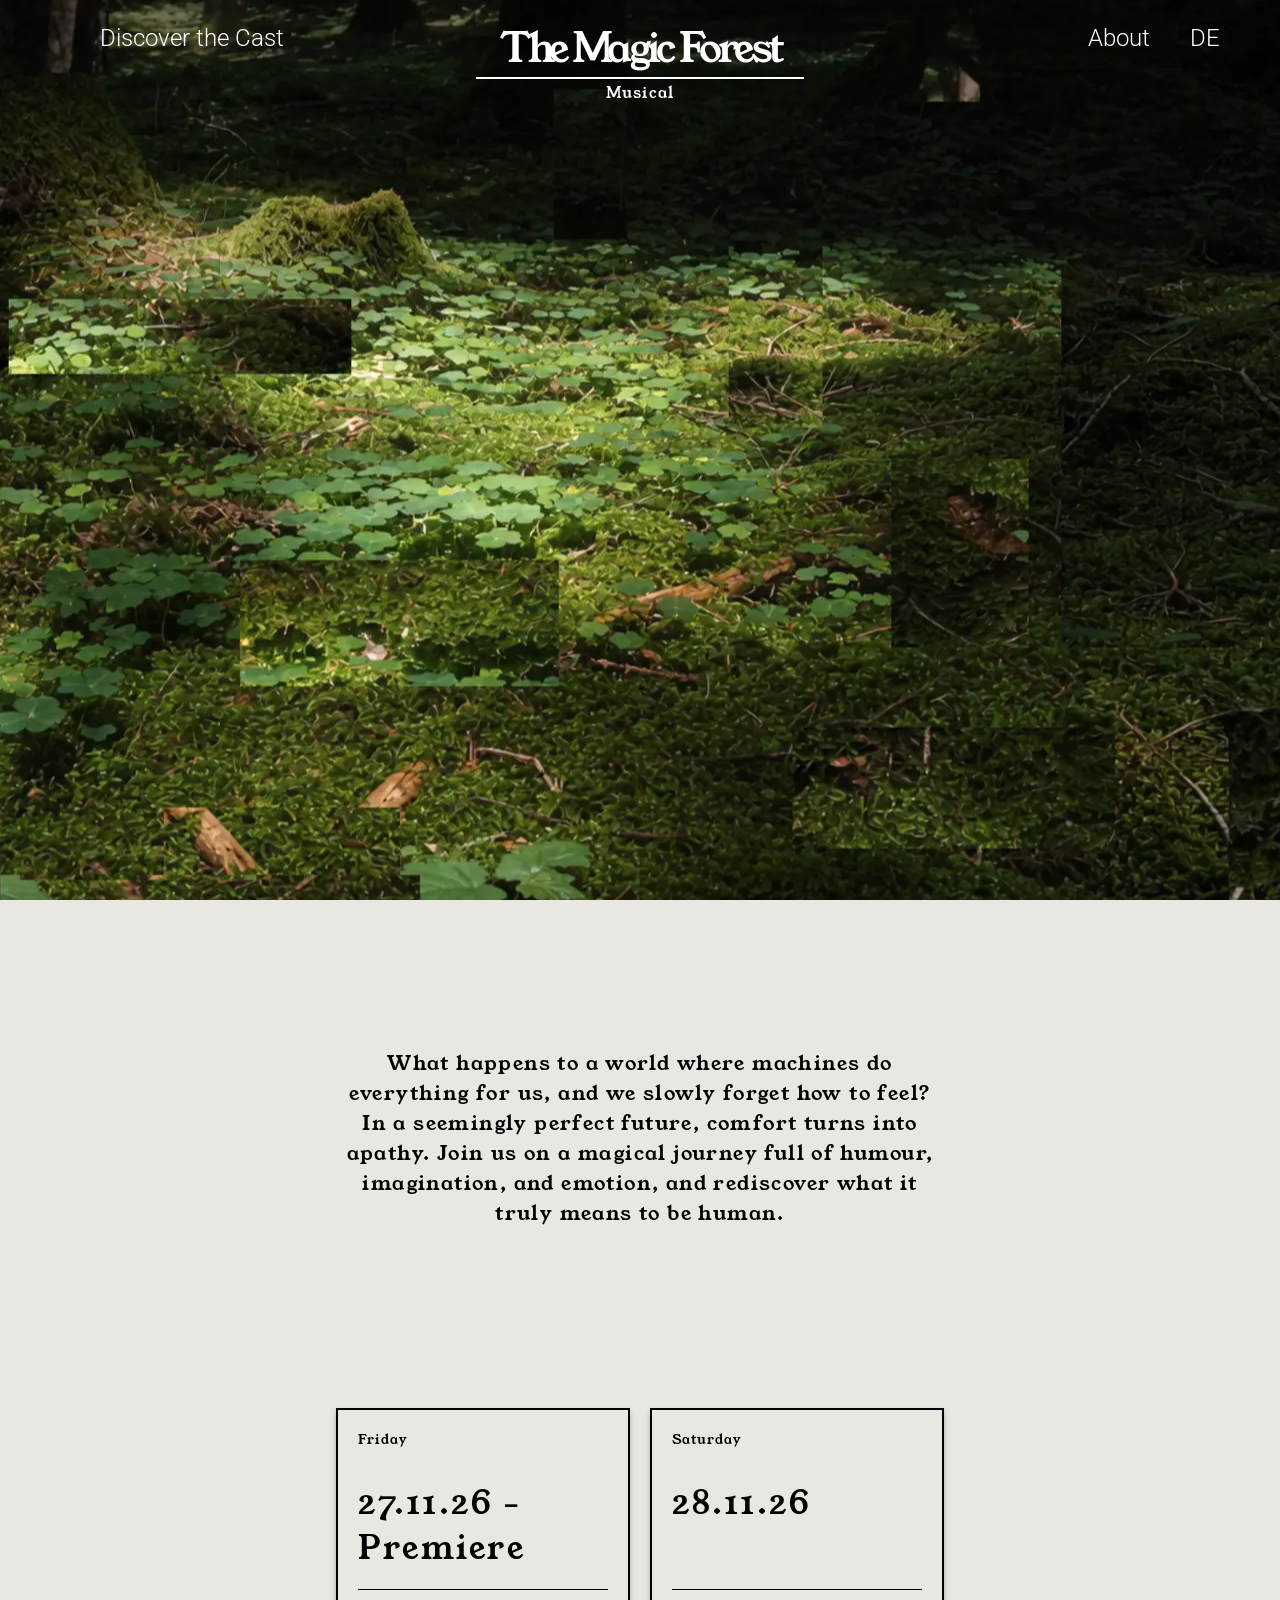
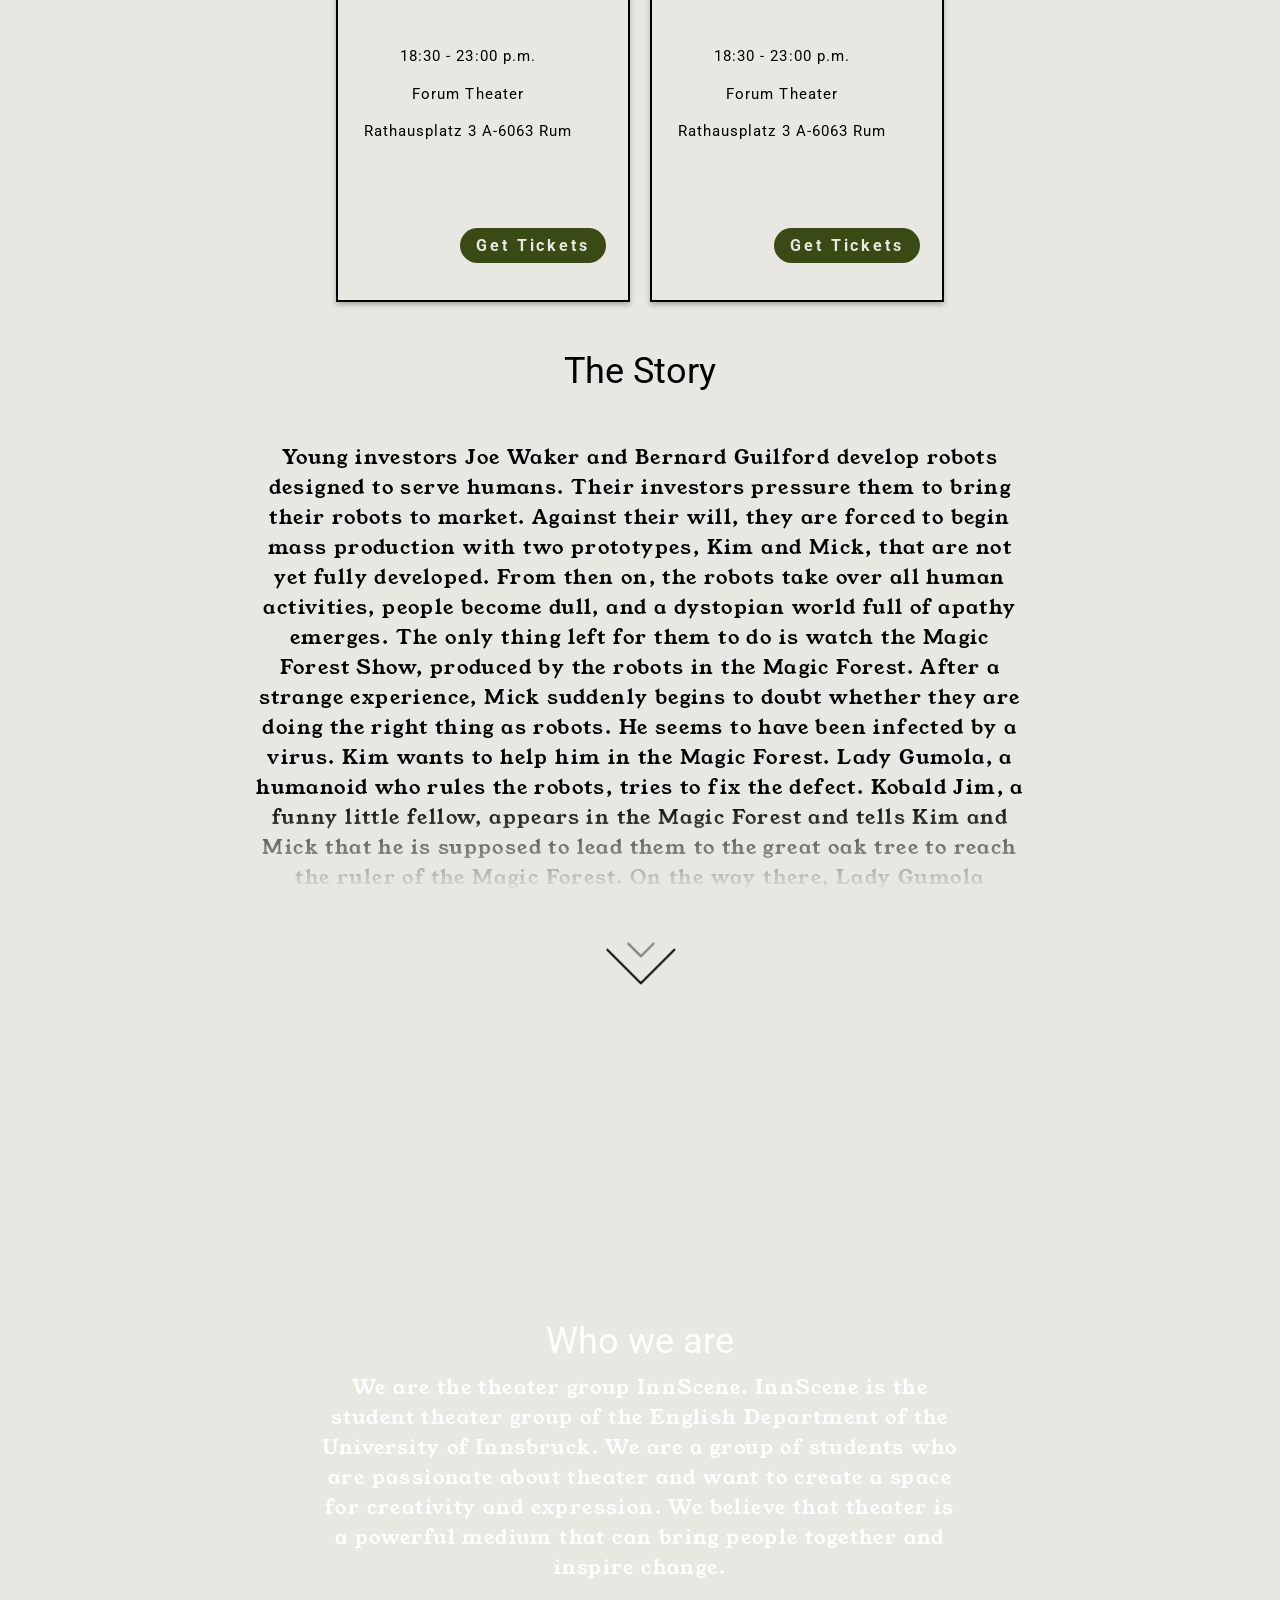
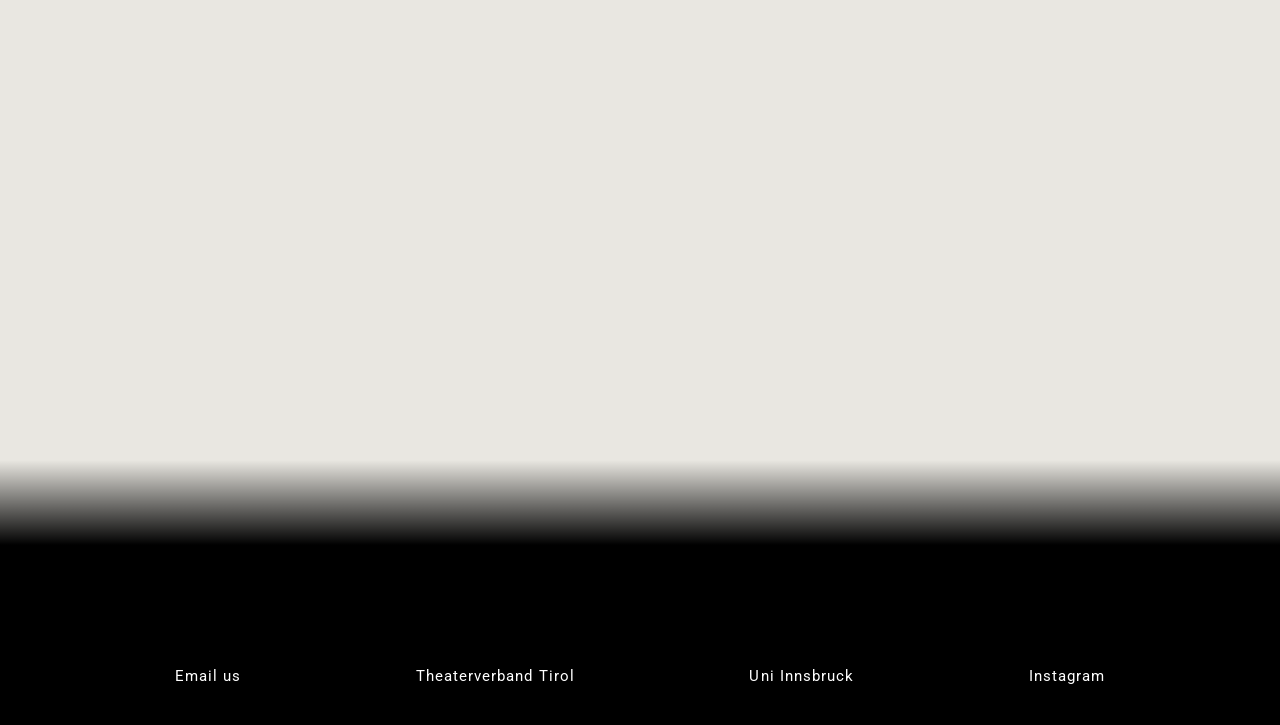
==== commit 5e9236b0: "fixed adress" ====
--- a/index.html
+++ b/index.html
@@ -5,6 +5,7 @@
     <meta name="viewport" content='width=device-width, initial-scale=1.0'>
     <title>The Magic Forest</title>
     <link rel="stylesheet" href="index_styles.css">
+    <link rel="icon" href="images/Icon.jpeg">
 </head>
 
 <body>
@@ -51,7 +52,7 @@
                 <div class='info'>
                     <p>18:30 - 23:00 p.m. </p>
                     <p>Forum Theater</p>
-                    <p>Serlesstraße 3 A-6063 Rum</p>
+                    <p>Rathausplatz 3 A-6063 Rum</p>
                 </div>
                 <a href="https://www.eventim-light.com/at/a/69b90f3b25e3f94ed7a30912/e/69b91fe34b604831cb5d29b1"><button
                         class='get-tickets'>Get Tickets</button></a>
@@ -62,7 +63,7 @@
                 <div class='info'>
                     <p>18:30 - 23:00 p.m. </p>
                     <p>Forum Theater</p>
-                    <p>Serlesstraße 3 A-6063 Rum</p>
+                    <p>Rathausplatz 3 A-6063 Rum</p>
                 </div>
                 <a href="https://www.eventim-light.com/at/a/69b90f3b25e3f94ed7a30912/e/69b9216a25e3f94ed7a311df"><button
                         class='get-tickets'>Get Tickets</button></a>
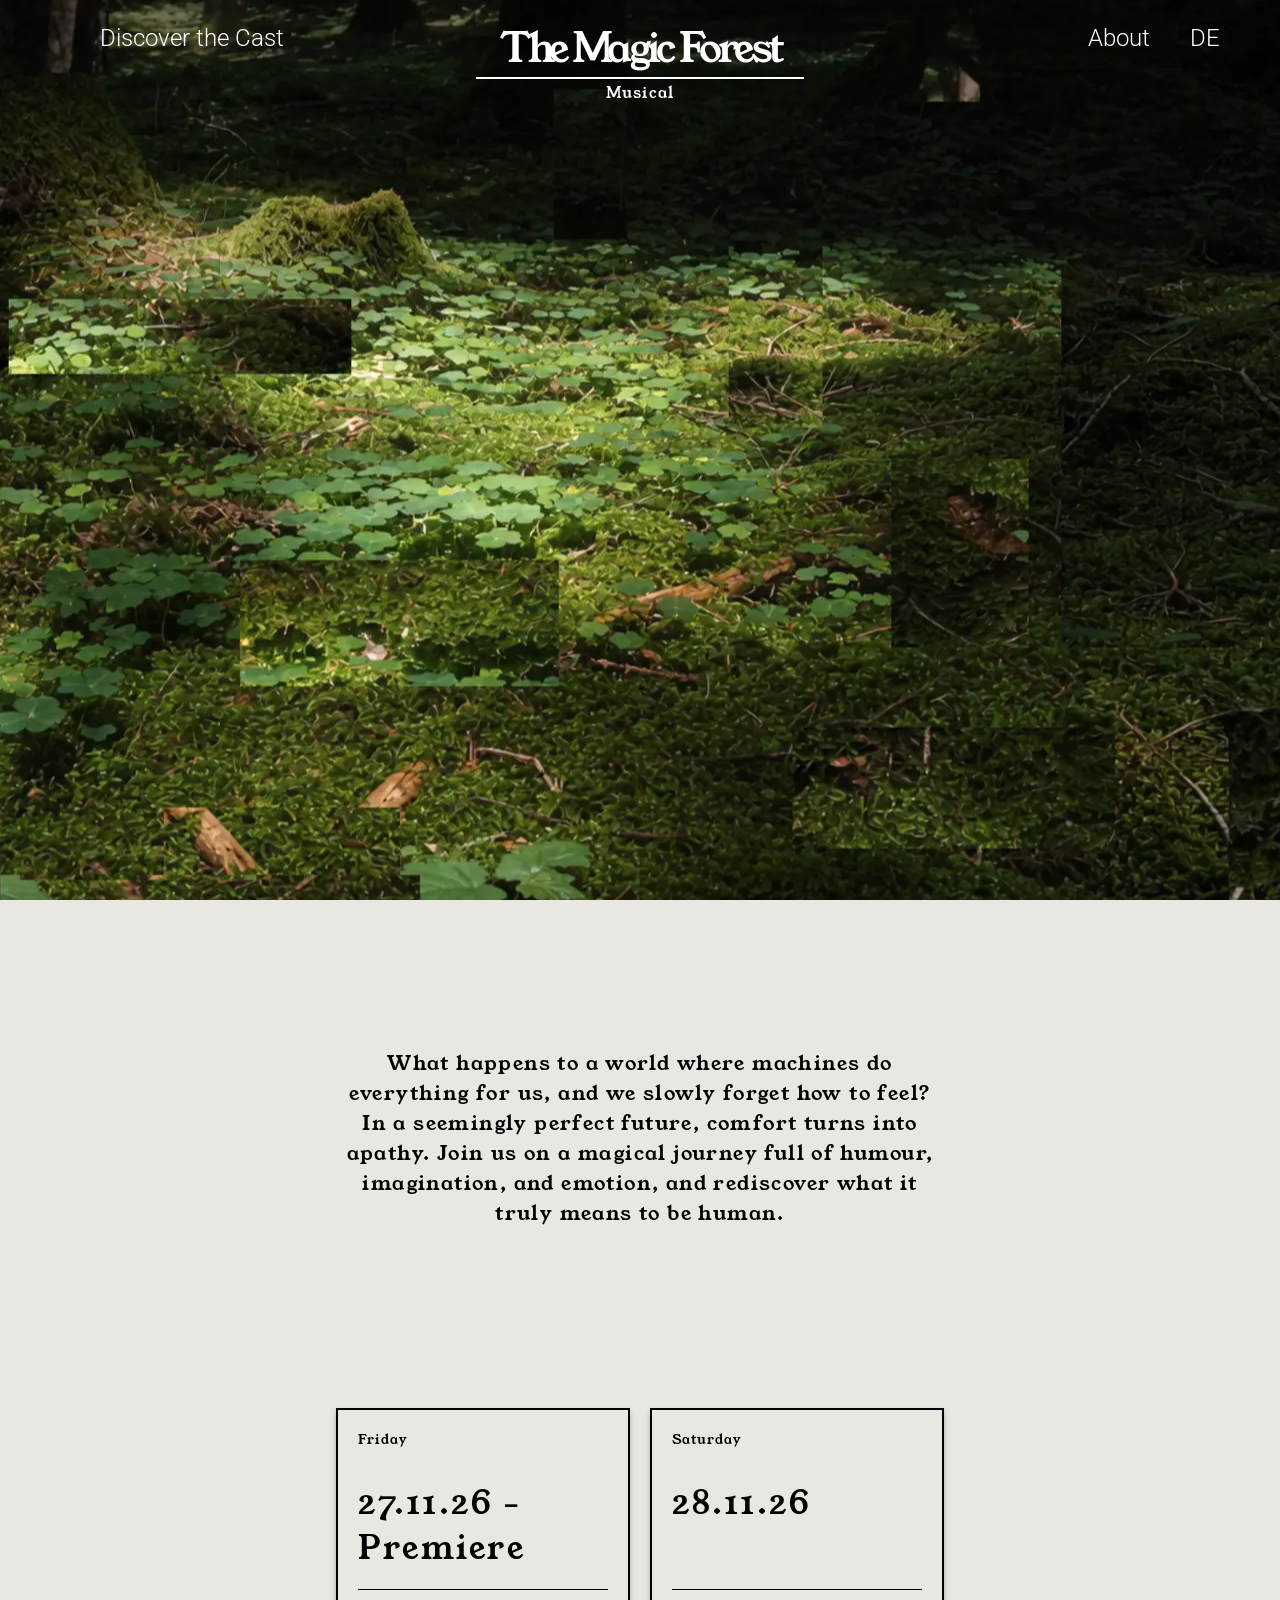
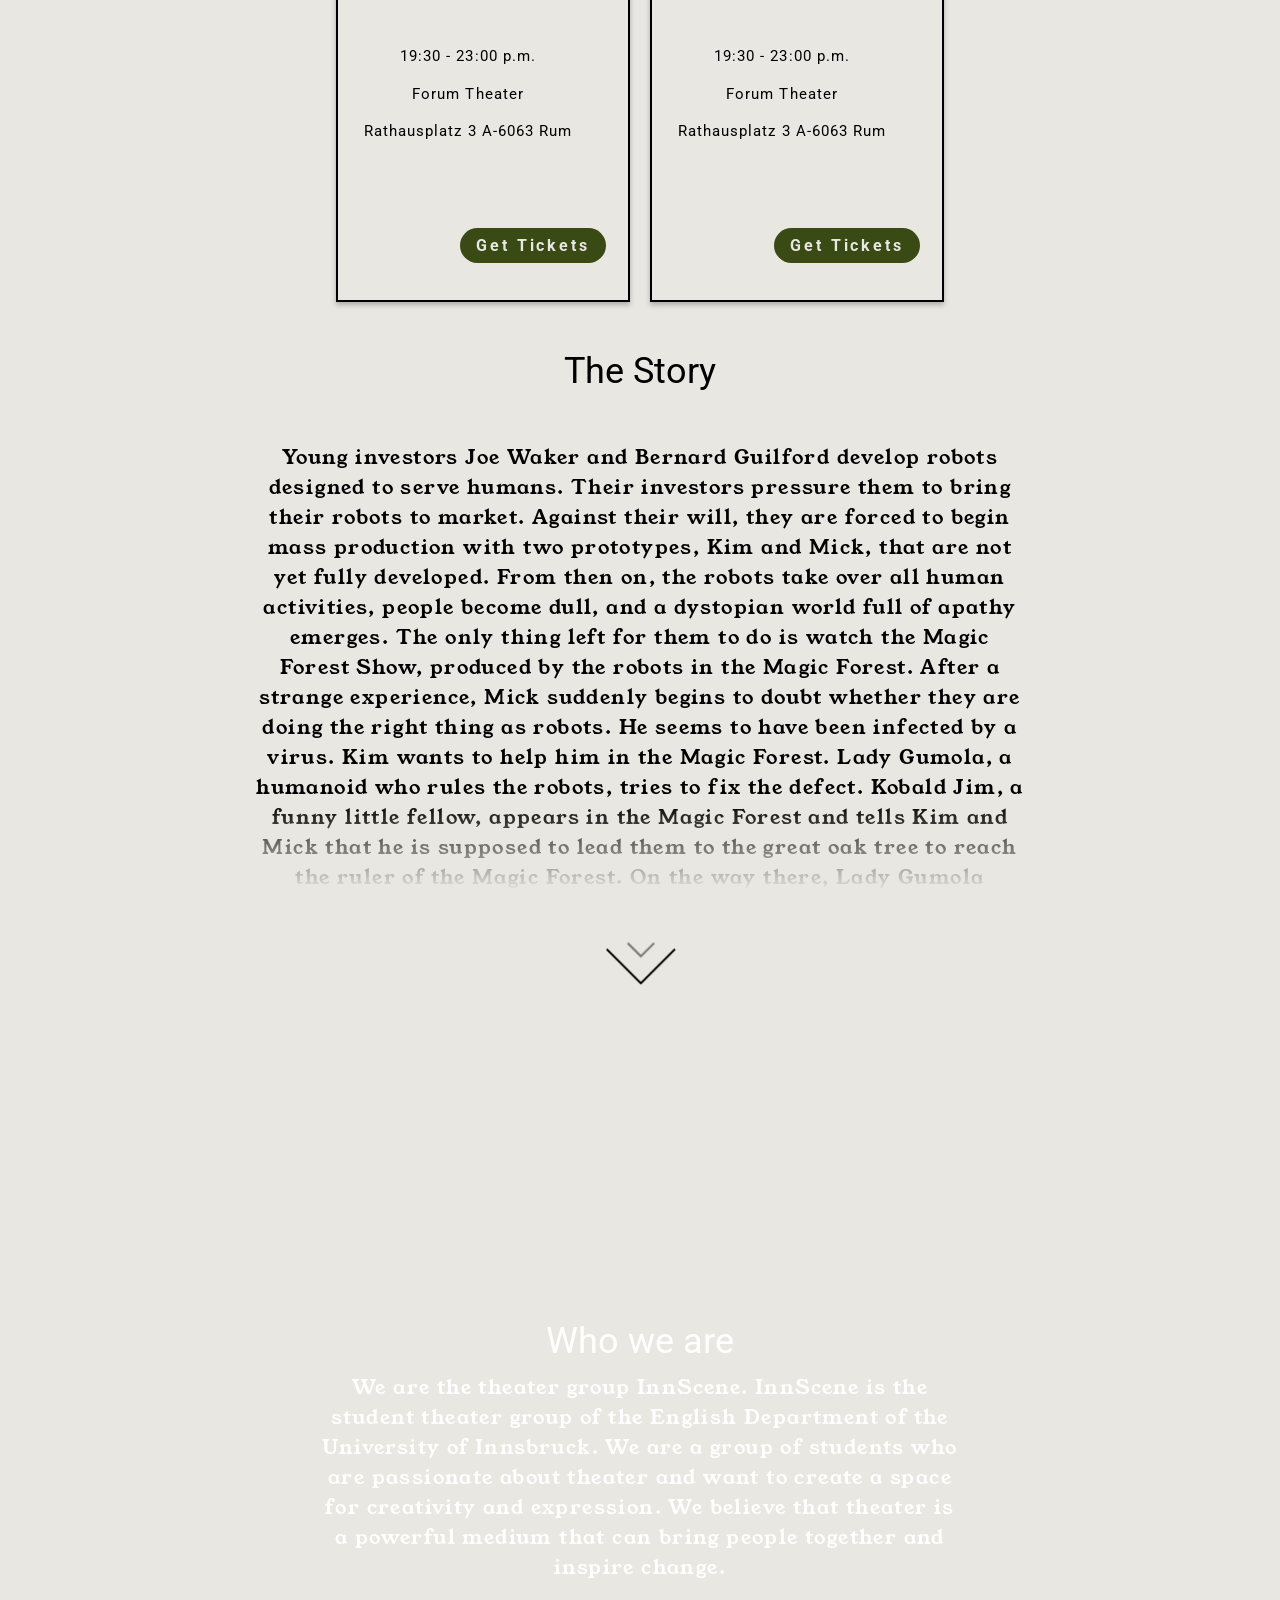
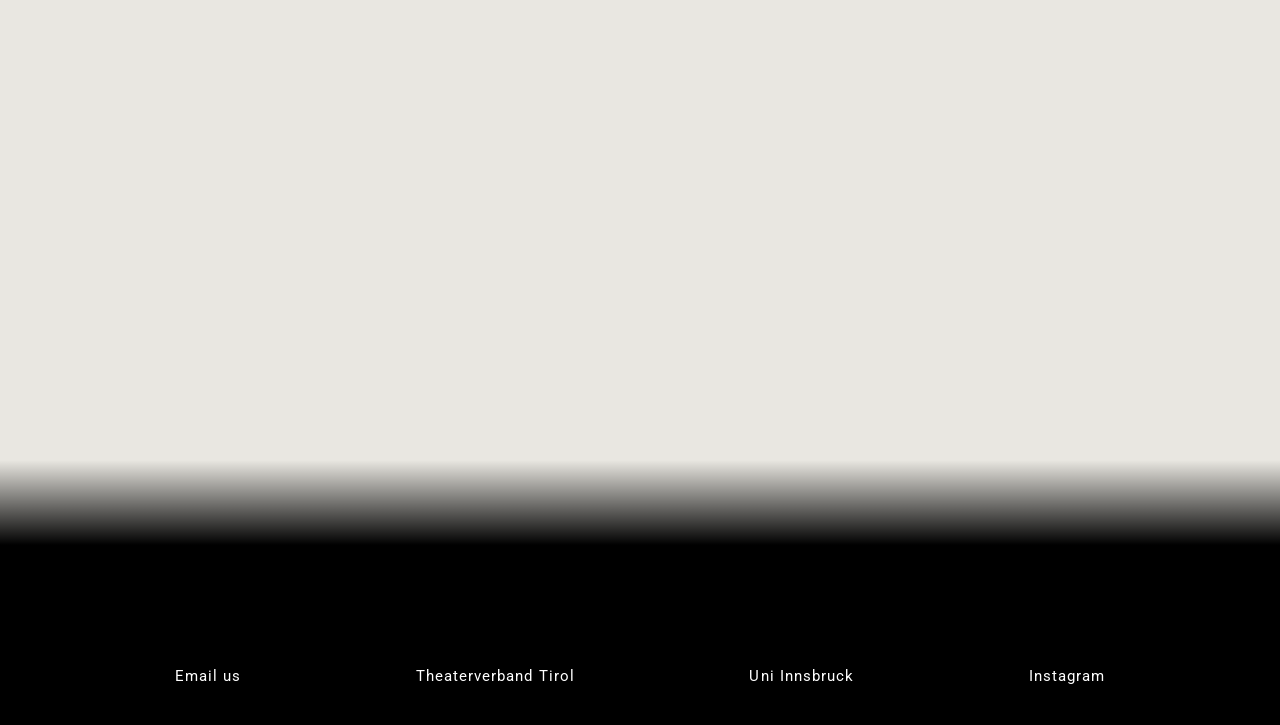
==== commit a74974fd: "changed" ====
--- a/index.html
+++ b/index.html
@@ -50,7 +50,7 @@
                 <div class='day'>Friday</div>
                 <div class='date'>27.11.26 - Premiere</div>
                 <div class='info'>
-                    <p>18:30 - 23:00 p.m. </p>
+                    <p>19:30 - 23:00 p.m. </p>
                     <p>Forum Theater</p>
                     <p>Rathausplatz 3 A-6063 Rum</p>
                 </div>
@@ -61,7 +61,7 @@
                 <div class='day'>Saturday</div>
                 <div class='date'>28.11.26</div>
                 <div class='info'>
-                    <p>18:30 - 23:00 p.m. </p>
+                    <p>19:30 - 23:00 p.m. </p>
                     <p>Forum Theater</p>
                     <p>Rathausplatz 3 A-6063 Rum</p>
                 </div>
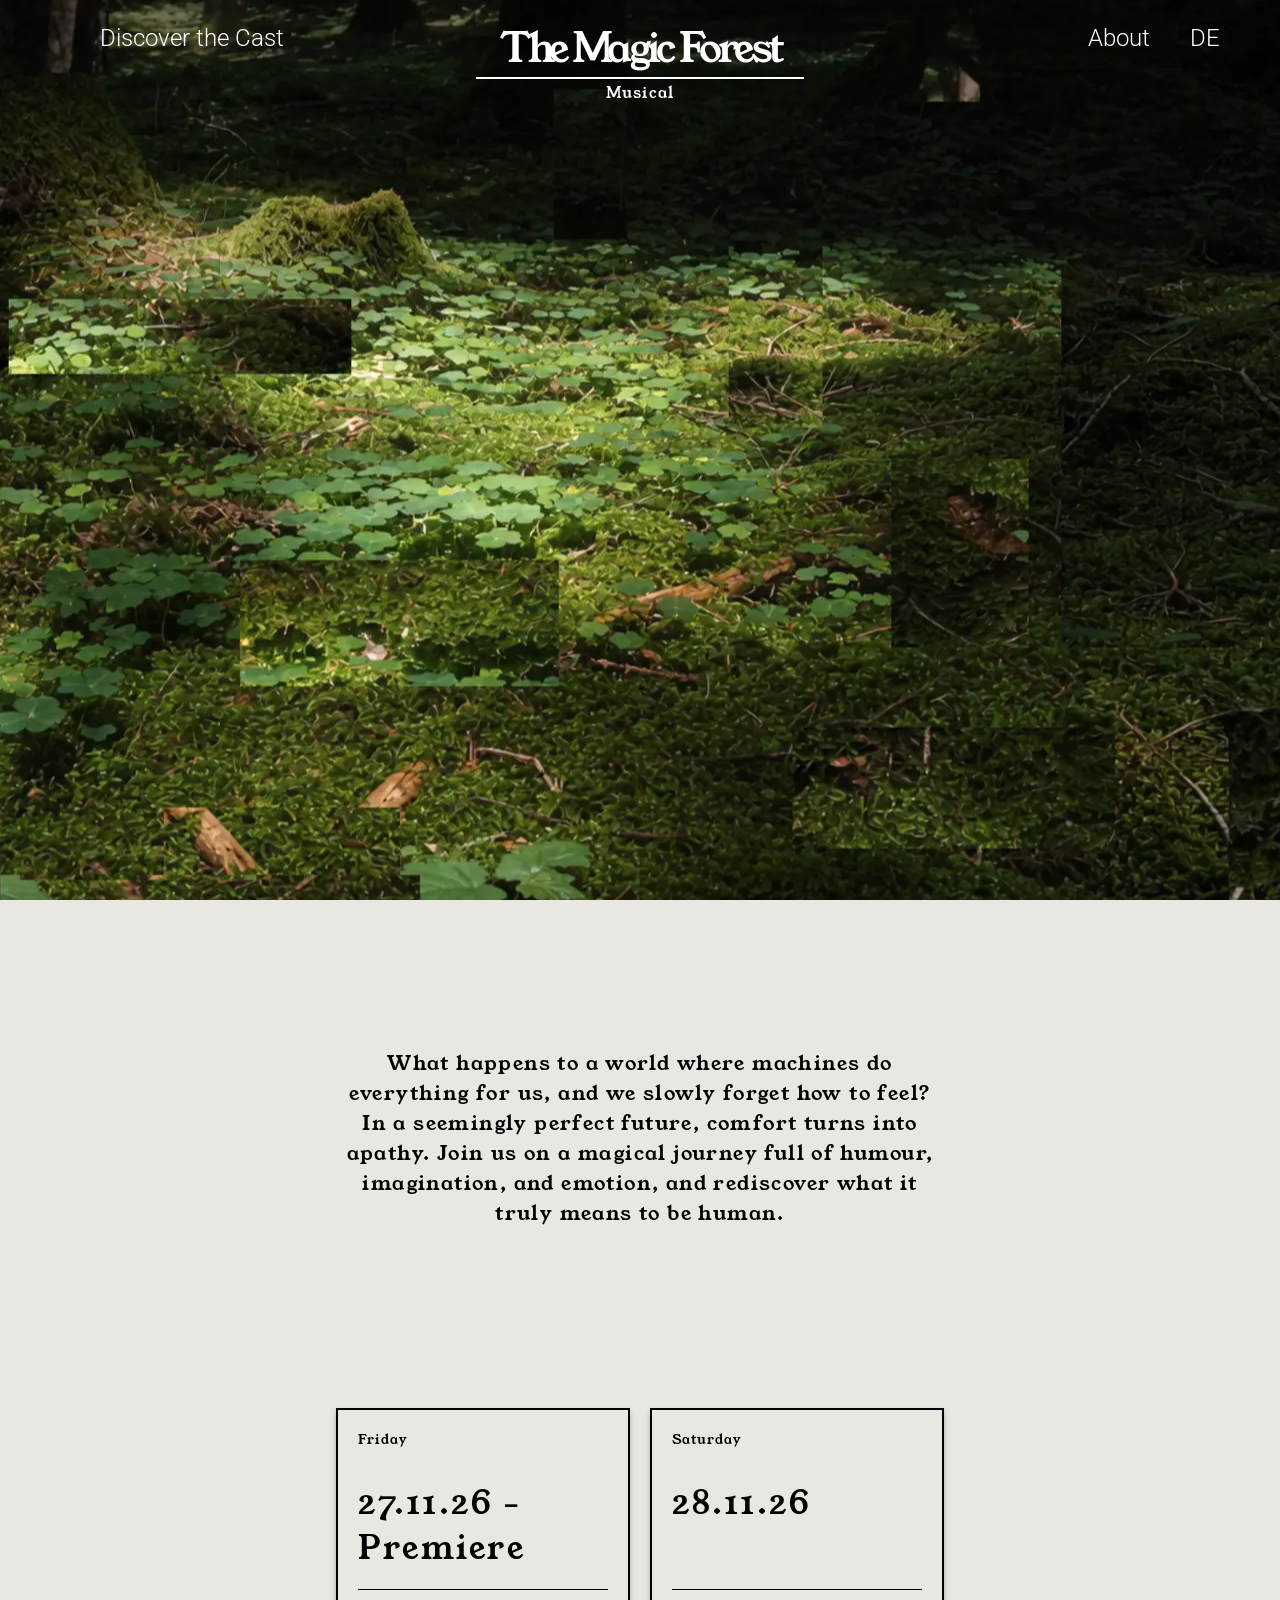
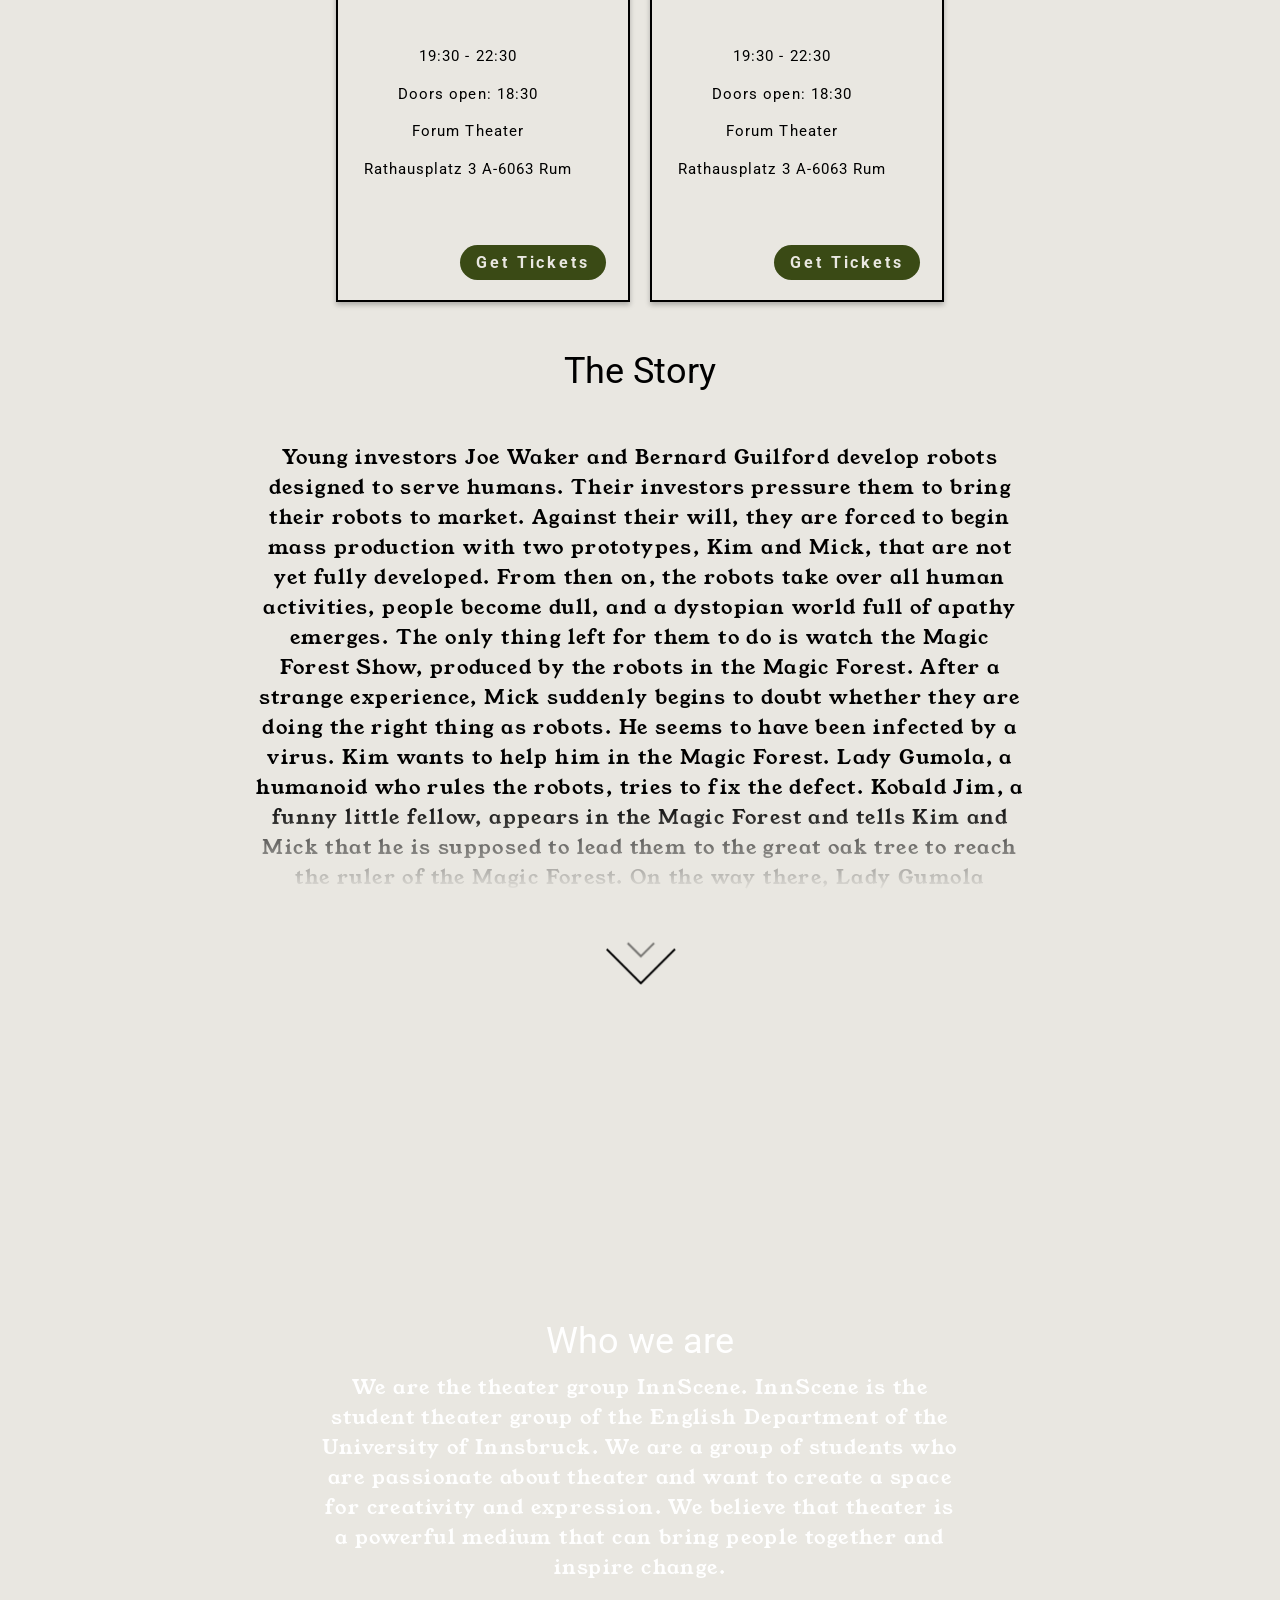
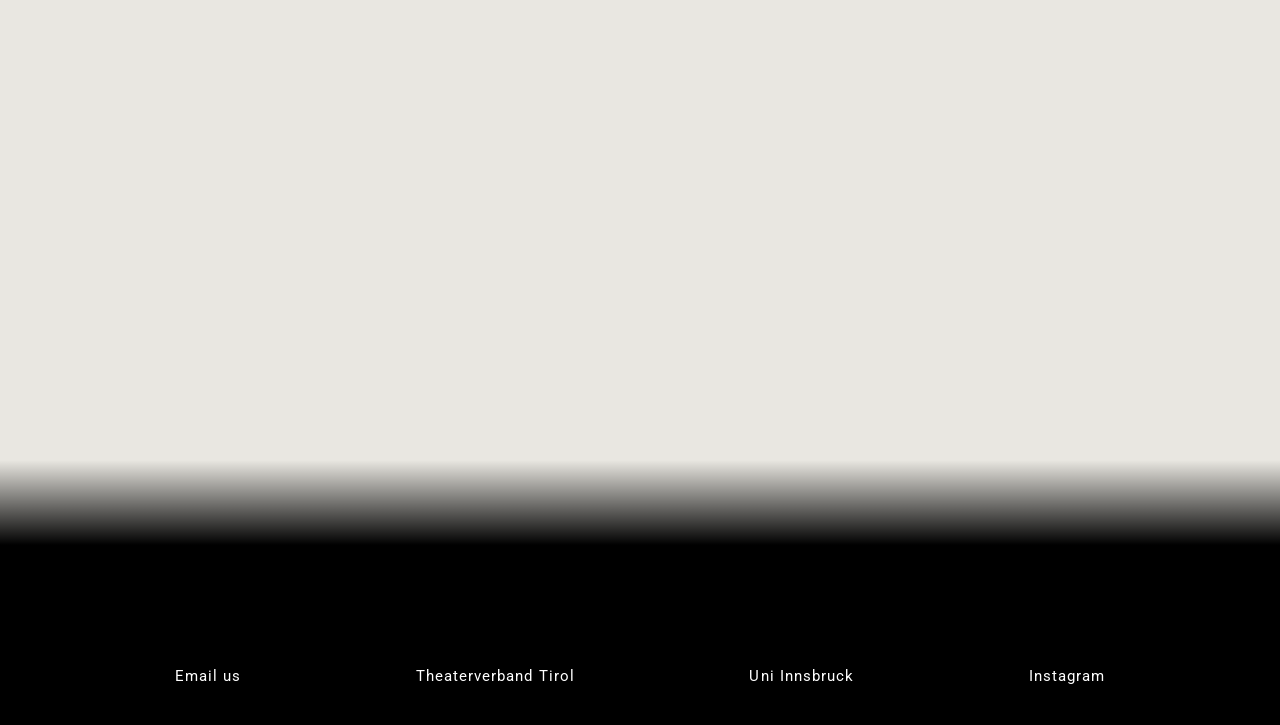
==== commit 0577d1dd: "changed time of entry" ====
--- a/index.html
+++ b/index.html
@@ -50,7 +50,8 @@
                 <div class='day'>Friday</div>
                 <div class='date'>27.11.26 - Premiere</div>
                 <div class='info'>
-                    <p>19:30 - 23:00 p.m. </p>
+                    <p>19:30 - 22:30 </p>
+                    <p>Doors open: 18:30</p>
                     <p>Forum Theater</p>
                     <p>Rathausplatz 3 A-6063 Rum</p>
                 </div>
@@ -61,7 +62,8 @@
                 <div class='day'>Saturday</div>
                 <div class='date'>28.11.26</div>
                 <div class='info'>
-                    <p>19:30 - 23:00 p.m. </p>
+                    <p>19:30 - 22:30 </p>
+                    <p>Doors open: 18:30</p>
                     <p>Forum Theater</p>
                     <p>Rathausplatz 3 A-6063 Rum</p>
                 </div>
--- a/index_styles.css
+++ b/index_styles.css
@@ -342,7 +342,7 @@
     padding: 0.5em 1em;
     border: none;
     color: var(--primary-color);
-    margin-top: 70px;
+    margin-top: 50px;
     margin-left: 100px;
     font-size: 0.8em;
 }
@@ -660,9 +660,11 @@
 
     .date {
         font-size: 1em;
-        width: auto;
+        width: 20%;
         position: absolute;
         margin-top: 2em;
+
+
 
     }
 
@@ -681,7 +683,7 @@
     .get-tickets {
         font-size: 0.9em;
         padding: 0.5em 1em;
-        margin-top: 50px;
+        margin-top: 25px;
         margin-left: 20px;
 
     }
